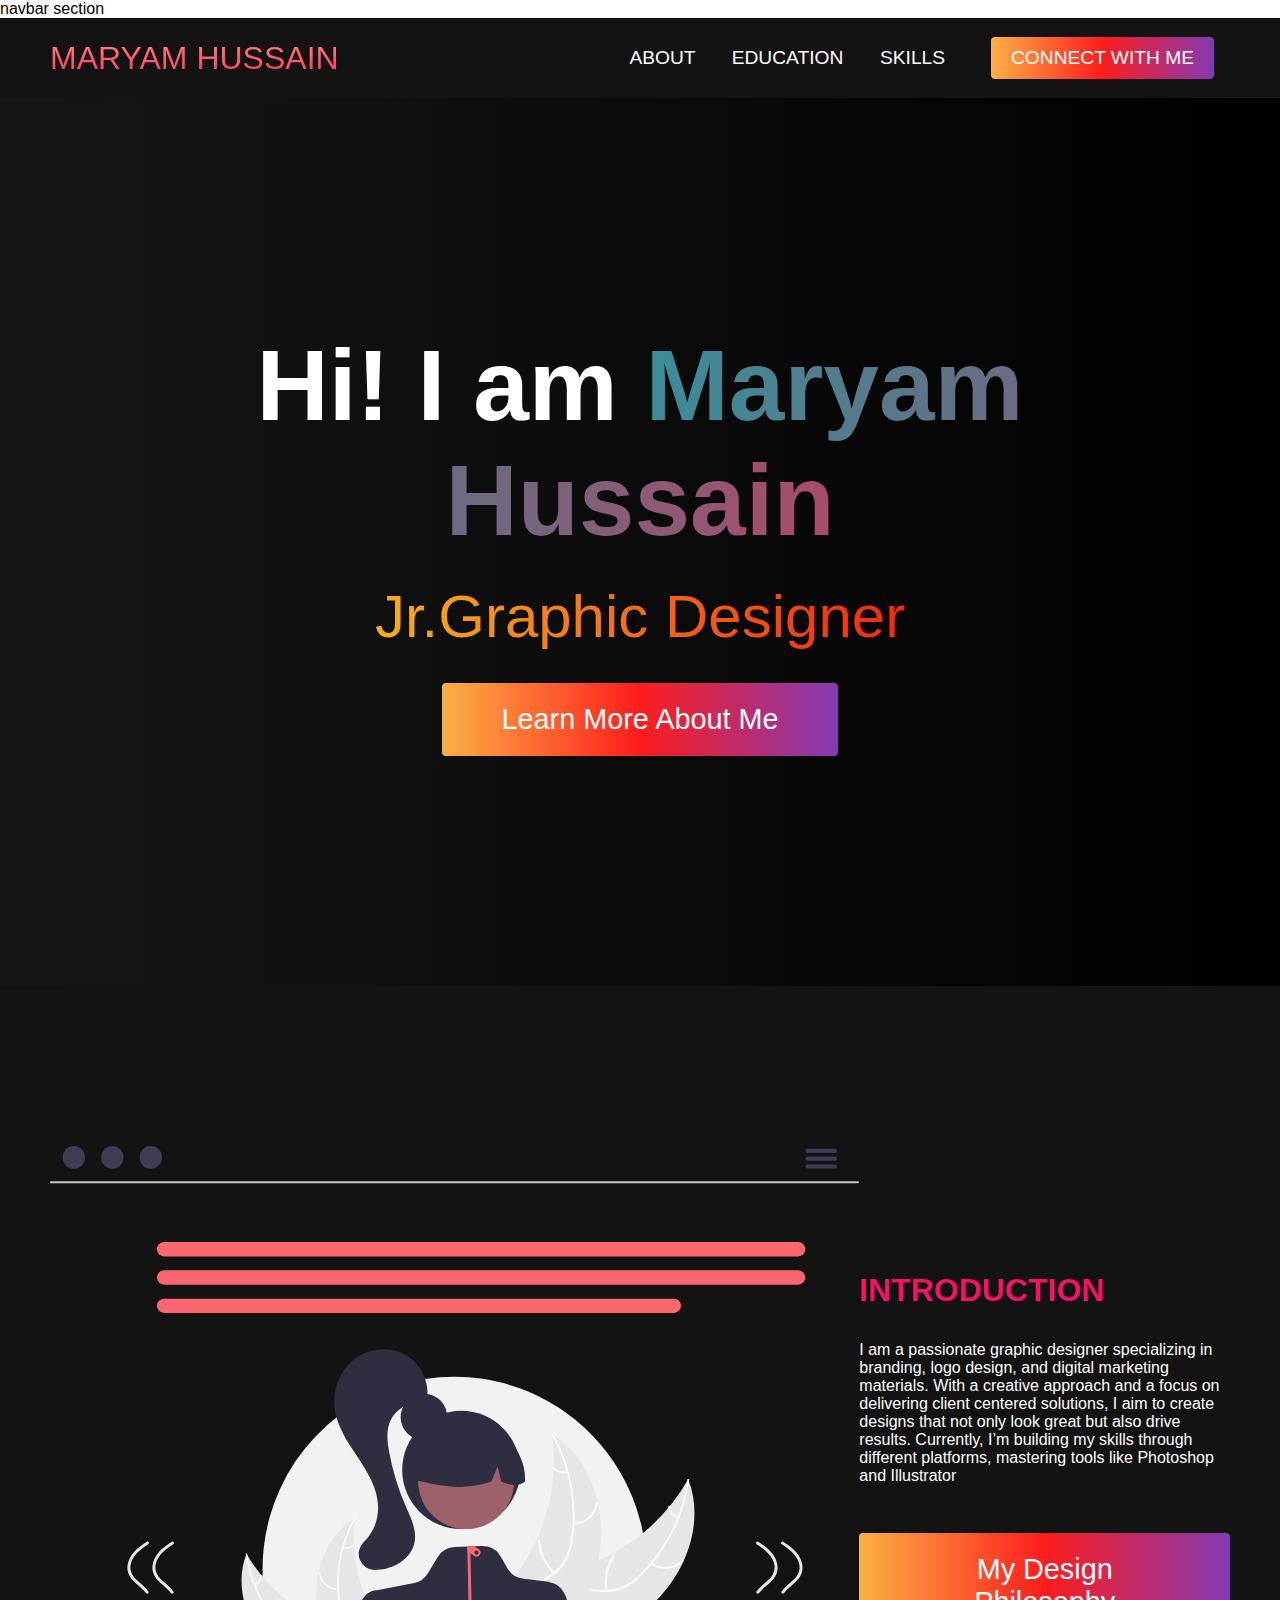
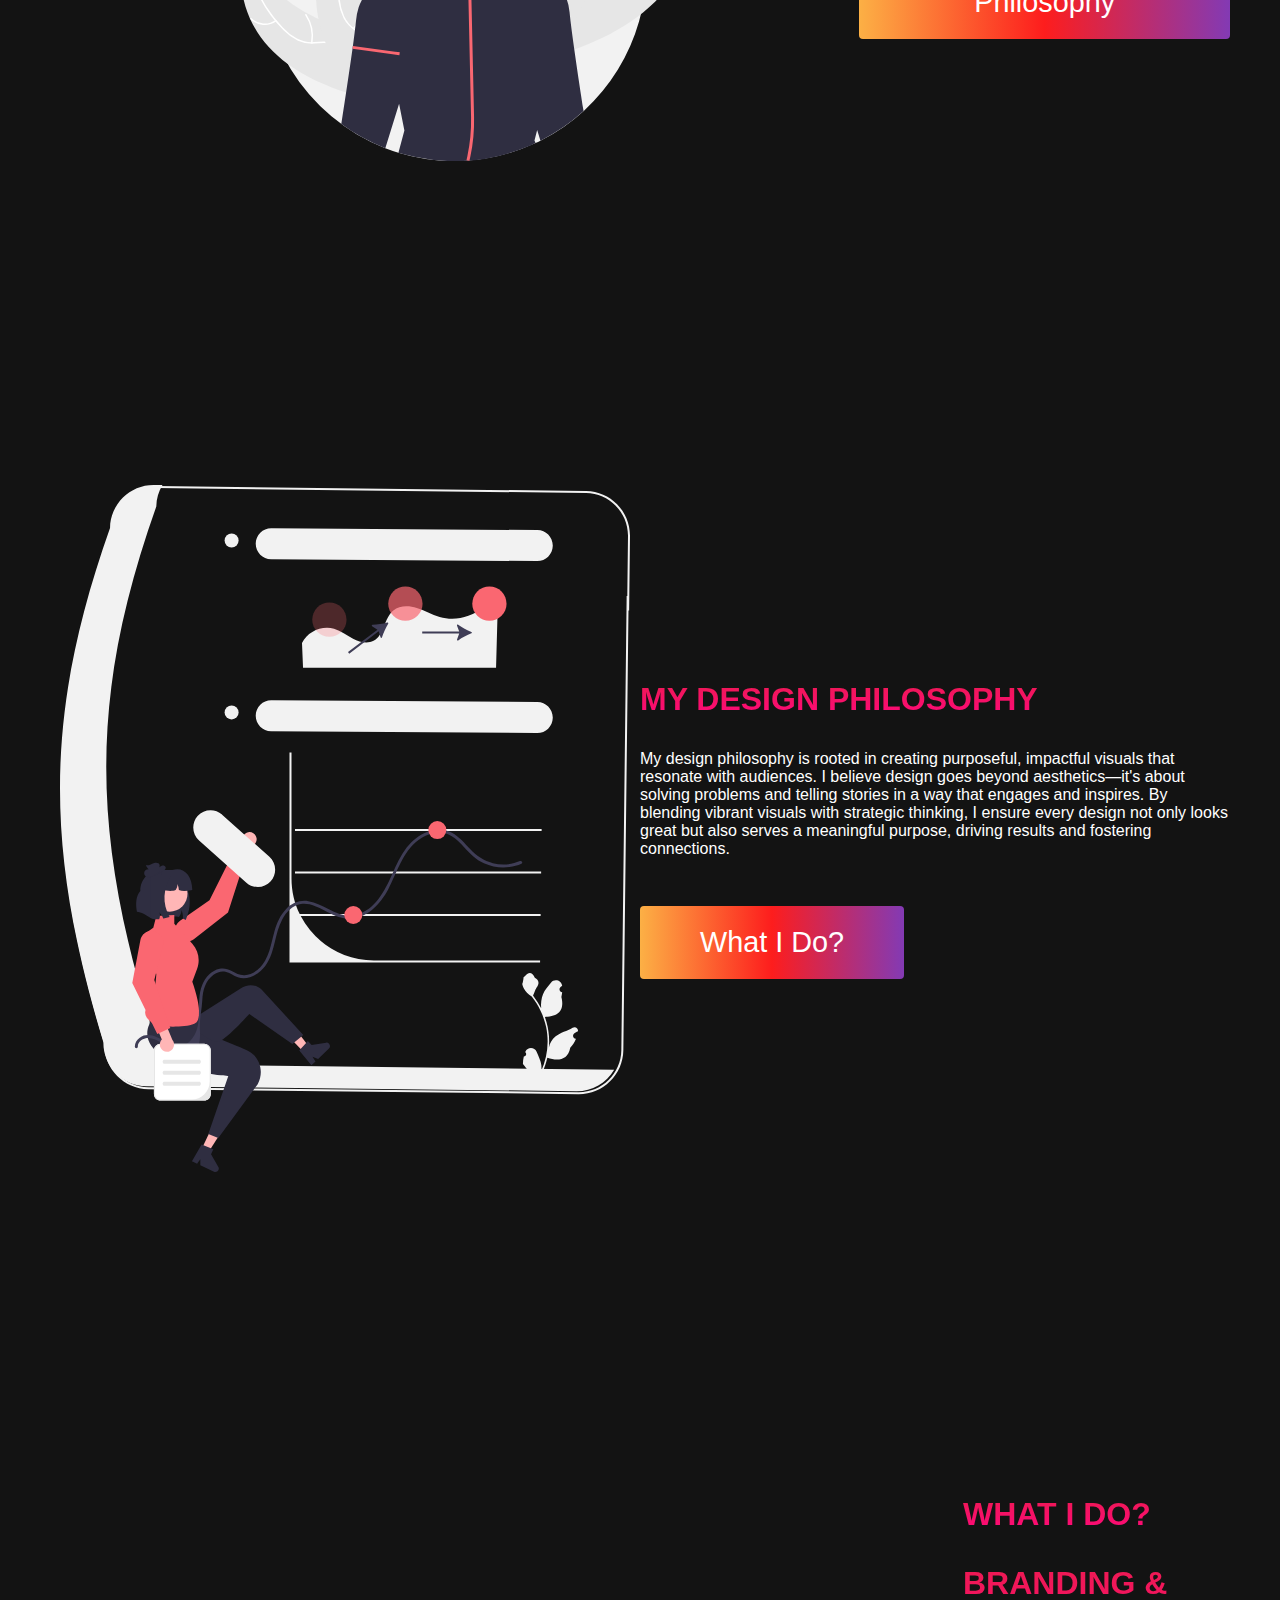
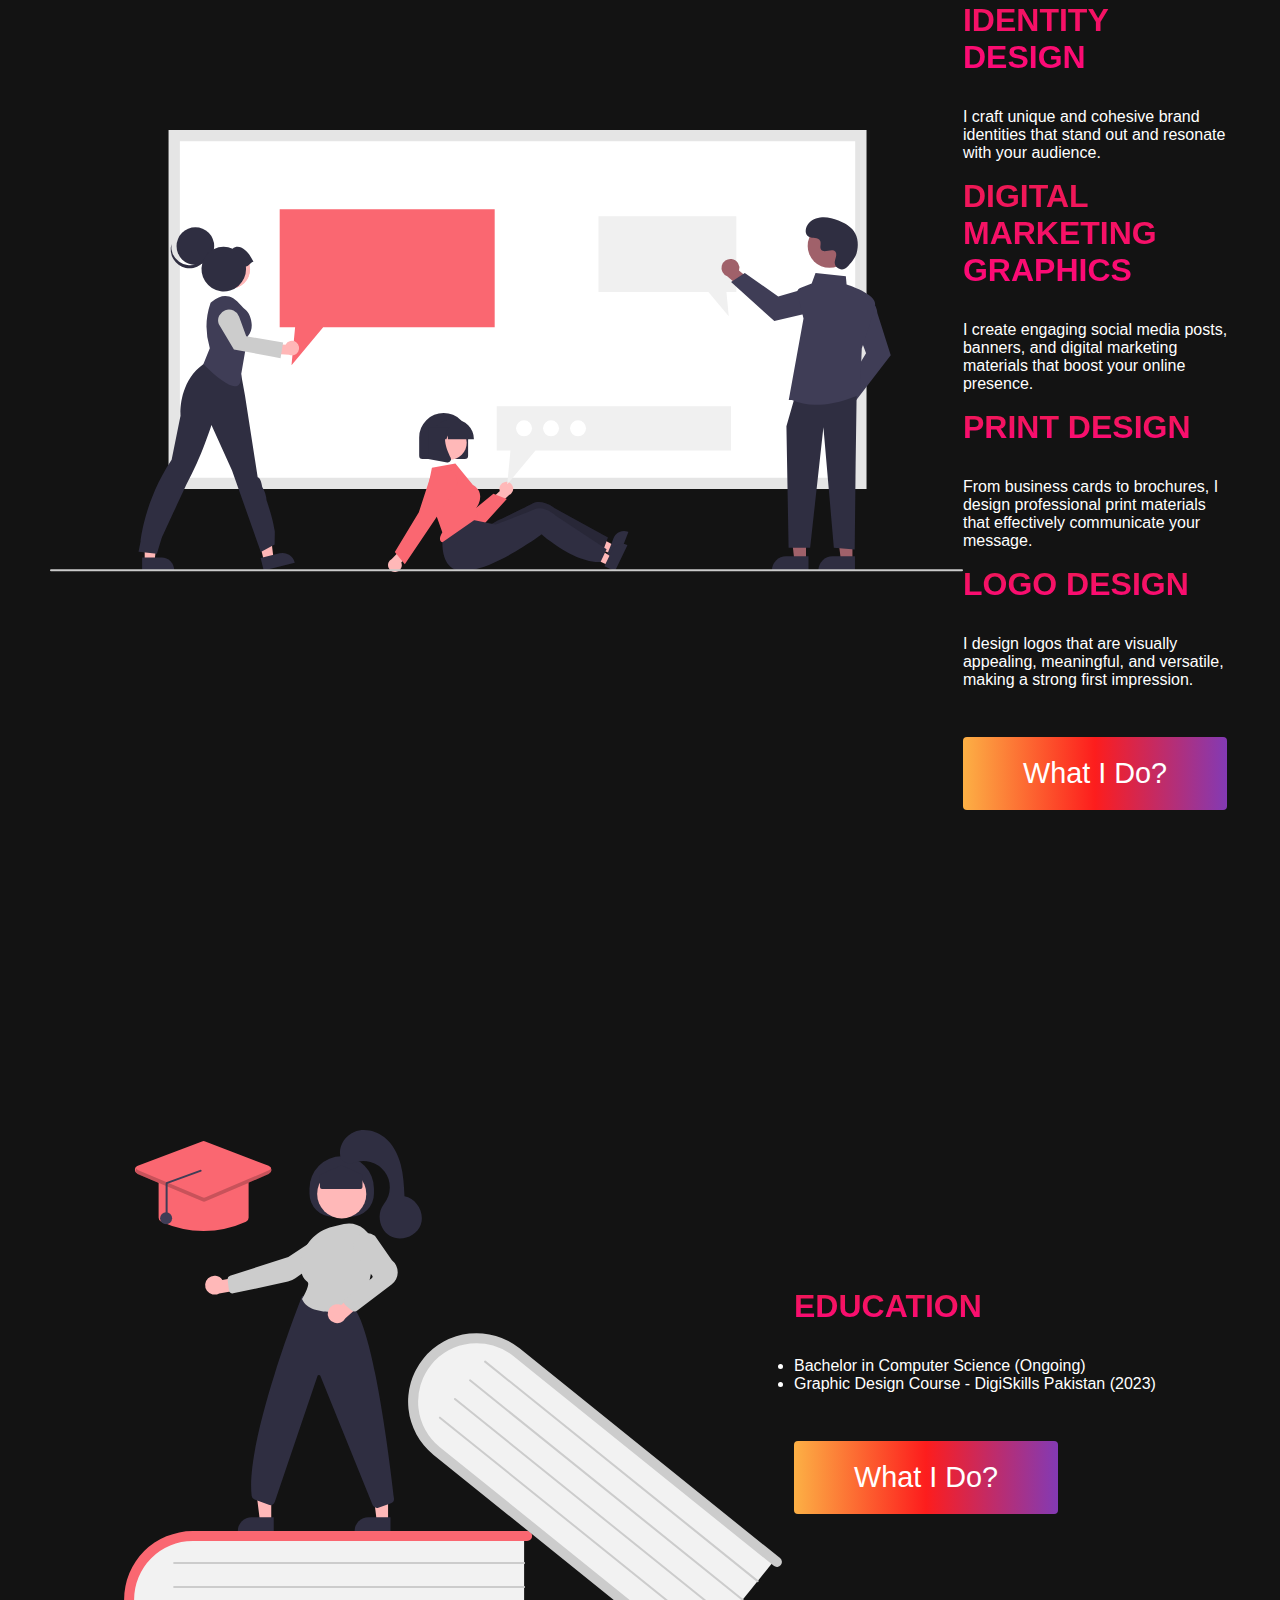
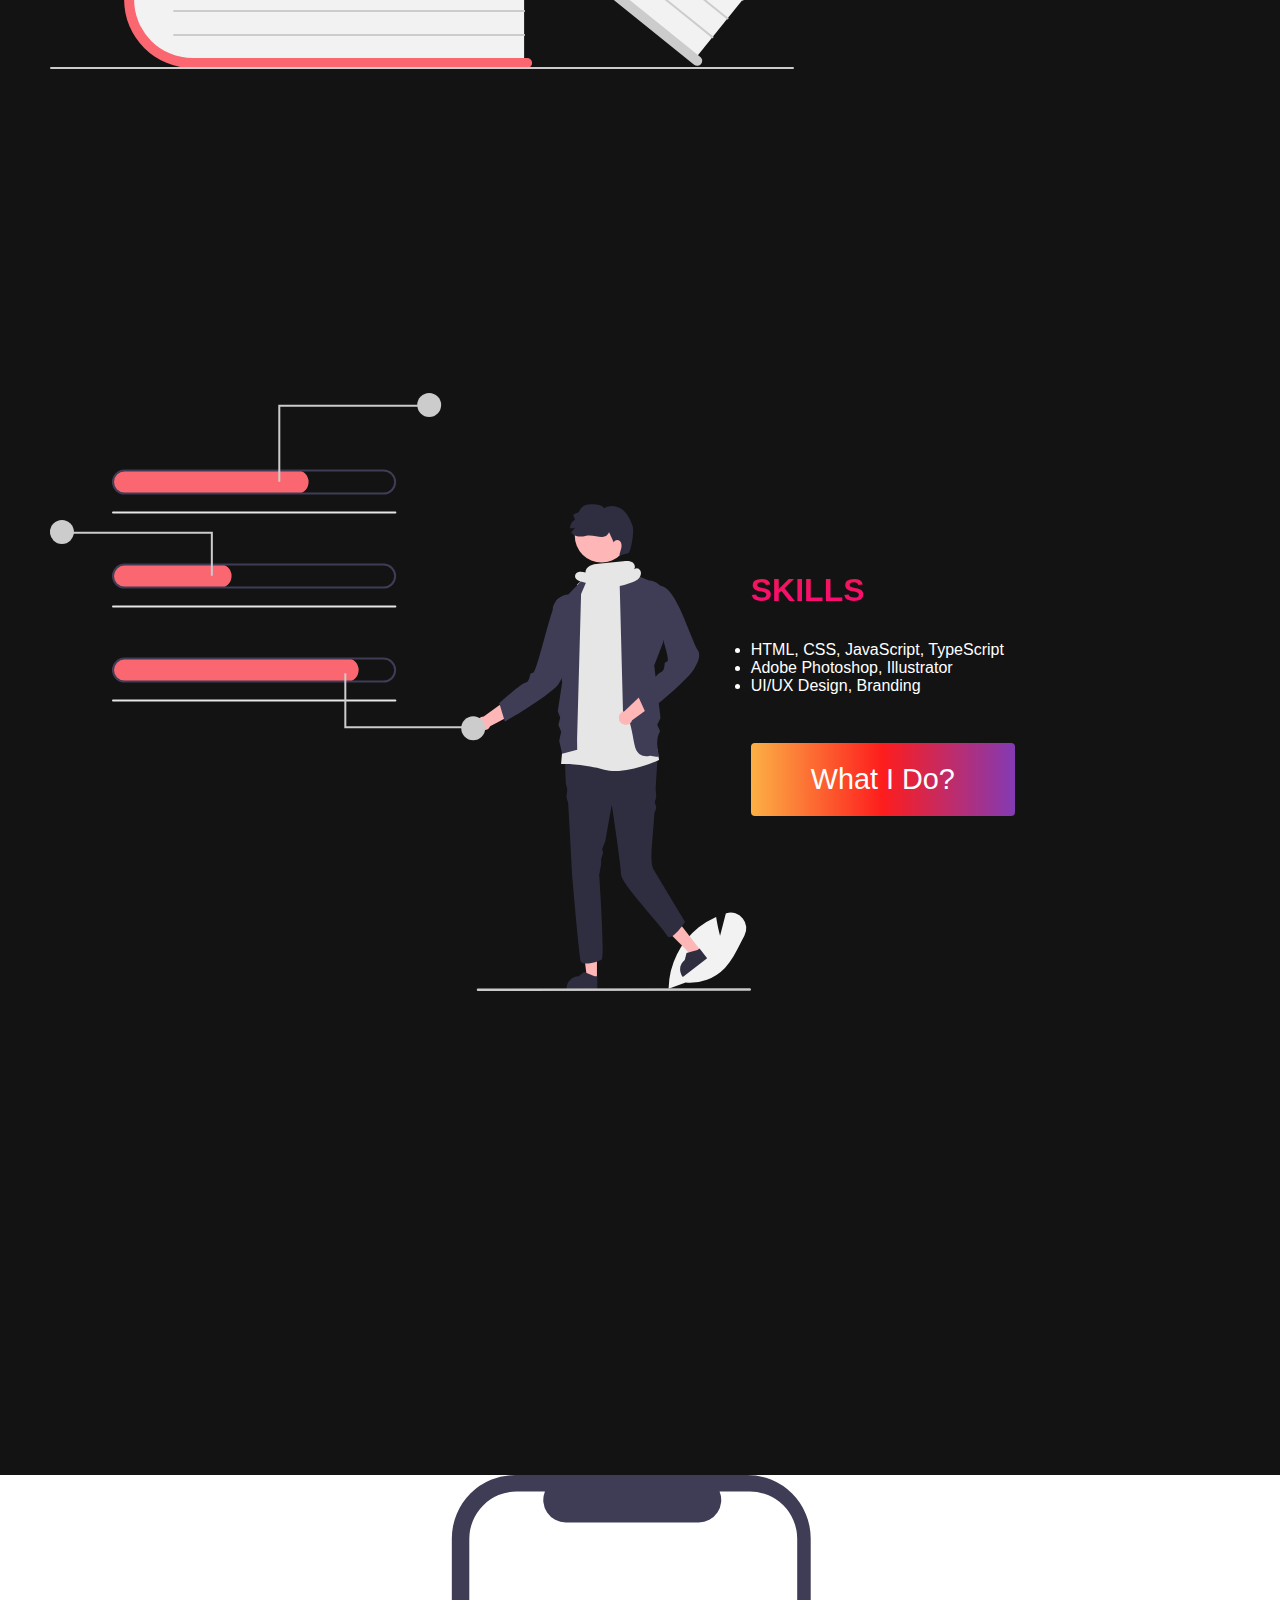
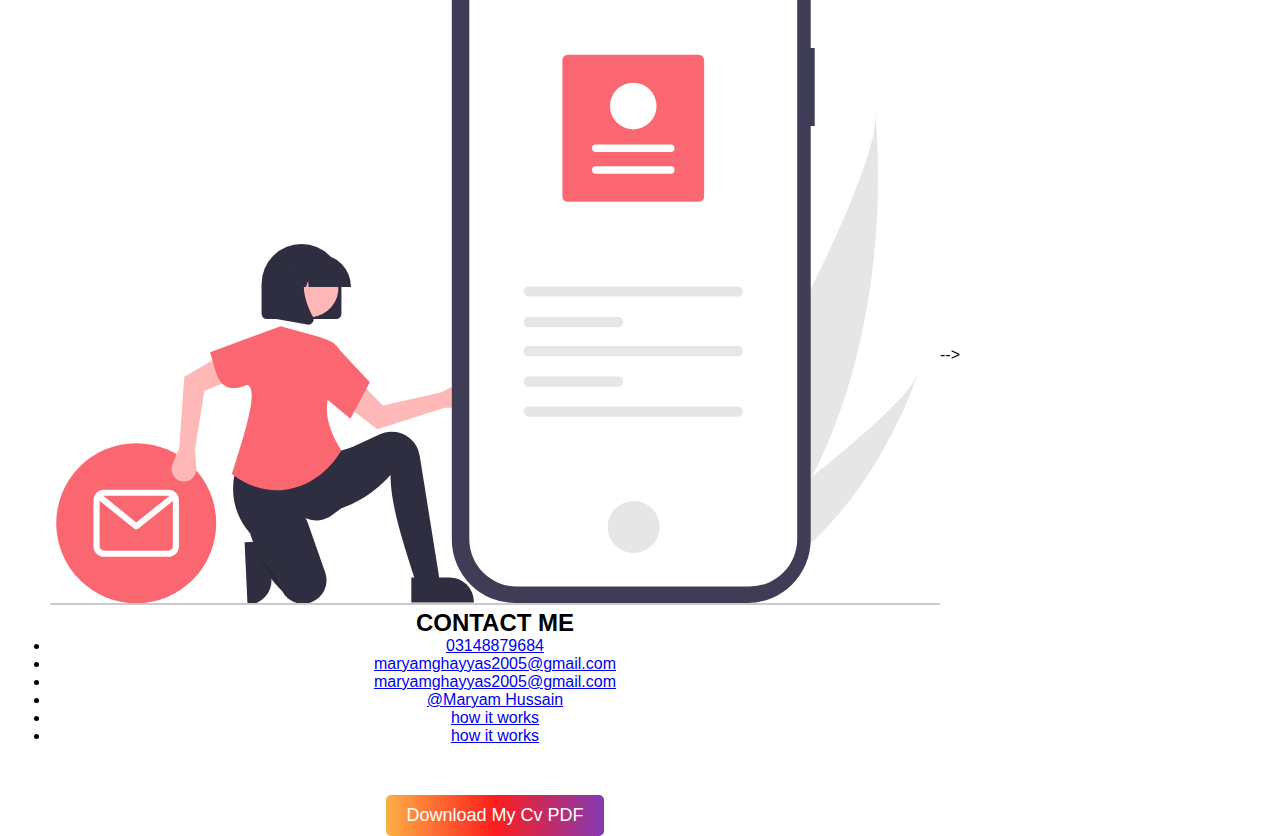
==== index.html @ 7cffead5 "my resume" ====
<!DOCTYPE html>
<html lang="en">
<head>
     <meta charset="UTF-8">
     <meta name="viewport" content="width=device-width, initial-scale=1.0">
     <title>My Resume</title>
     <link rel="stylesheet" href="main.css">
<link rel="stylesheet" href="https://cdnjs.cloudflare.com/ajax/libs/font-awesome/6.6.0/css/all.min.css" integrity="sha512-Kc323vGBEqzTmouAECnVceyQqyqdsSiqLQISBL29aUW4U/M7pSPA/gEUZQqv1cwx4OnYxTxve5UMg5GT6L4JJg==" crossorigin="anonymous" referrerpolicy="no-referrer" />
</head>
<body>
      navbar section
      <nav class="navbar">
          <div class="navbar__container">
               <a href="#home" id="navbar__logo">MARYAM HUSSAIN</a>
               <div class="navbar__toggle" id="mobile-menu">
                    <span class="bar"></span>
                    <span class="bar"></span>
                    <span class="bar"></span>
               </div>
               <ul class="navbar__menu">
                    <li class="navbar__item">
                         <a href="#about" class="navbar__links" id="about-page">ABOUT</a>
                    </li>
                    <li class="navbar__item">
                         <a href="#education" class="navbar__links" id="education-page">EDUCATION</a>
                    </li>
                         <li class="navbar__item">
                              <a href="#skills" class="navbar__links" id="skills-page">SKILLS</a>
                         </li>
                         <li class="navbar__btn">
                              <a href="#connect-with-me" class="button" id="connectwithme">CONNECT WITH ME</a>
                         </li>
               </ul>
          </div>
      </nav>


      <!--hero section-->
      <div class="hero" id="home">
          <div class="hero__container">
               <h1 class="hero__heading">Hi! I am <span>Maryam Hussain</span> </h1>
               <p class="hero__description">Jr.Graphic Designer</p>
               <button class="main__btn">
                    <a href="#about">Learn More About Me</a>
               </button>
          </div>
      </div>

      <!--about section-->
      <div class="main" id="about">
          <div class="main__container">
               <div class="main__img--container">
<img src="assets/undraw_about_me_re_82bv.svg" alt="pic">
                    
               </div>
               <div class="main__content">
                    <h1>Introduction</h1>
                    <!-- <h1>WE HELP BUSSINESSES SCALE</h1> -->
                    <p>I am a passionate graphic designer
                         specializing in branding, logo design, and
                         digital marketing materials. With a creative
                         approach and a focus on delivering client centered solutions, I aim to create designs
                         that not only look great but also drive
                         results. Currently, I’m building my skills
                         through different platforms, mastering tools
                         like Photoshop and Illustrator</p>
                    <button class="main__btn">
                         <a href="#designphilosophy">My Design Philosophy</a>
                    </button>
               </div>
          </div>
      </div>
      <!--design philosophy-->
      <div class="main" id="designphilosophy">
          <div class="main__container">
               <div class="main__img--container">
<img src="assets/undraw_visualization_re_1kag.svg" alt="pic">
                    
               </div>
               <div class="main__content">
                    <h1>My Design Philosophy</h1>
                    <!-- <h1>WE HELP BUSSINESSES SCALE</h1> -->
                    <p>My design philosophy is rooted in creating
                         purposeful, impactful visuals that resonate
                         with audiences. I believe design goes beyond
                         aesthetics—it's about solving problems and
                         telling stories in a way that engages and
                         inspires. By blending vibrant visuals with
                         strategic thinking, I ensure every design not
                         only looks great but also serves a meaningful
                         purpose, driving results and fostering
                         connections.</p>
                    <button class="main__btn">
                         <a href="#whatido">What I Do?</a>
                    </button>
               </div>
          </div>
      </div>
      <!--what i do-->
      <div class="main" id="whatido">
          <div class="main__container">
               <div class="main__img--container">
                    <img src="assets/undraw_development_re_g5hq.svg" alt="">
               </div>
               <div class="main__content">
                    <h1>What I Do?</h1>
                    <h1>Branding & Identity Design</h1>
                    <p>I craft unique and cohesive brand
                         identities that stand out and
                         resonate with your audience.</p>
                         <h1>Digital Marketing Graphics</h1>
                    <p>I create engaging social media
                         posts, banners, and digital marketing
                         materials that boost your online
                         presence.</p>
                         <h1>Print Design</h1>
                    <p>From business cards to brochures, I
                         design professional print materials that
                         effectively communicate your
                         message.</p>
                         <h1>Logo Design</h1>
                         <p>I design logos that are visually
                              appealing, meaningful, and versatile,
                              making a strong first impression.</p>
                    <button class="main__btn">
                         <a href="#">What I Do?</a>
                    </button>
               </div>
          </div>
      </div>
<!--education-->
      <div class="main" id="education">
          <div class="main__container">
               <div class="main__img--container">
                    <img src="assets/undraw_education_f8ru.svg" alt="pic">
               </div>
               <div class="main__content">
                    <!--<h1>What I Do?</h1>-->
                    <h1>education</h1>
                    <p><ul></ul>
                <li>Bachelor in Computer Science (Ongoing)</li>
                <li>Graphic Design Course - DigiSkills Pakistan (2023)</li>
            </ul></p>
                    <button class="main__btn">
                         <a href="#">What I Do?</a>
                    </button>
               </div>
          </div>
      </div>
     

                    
<!--skills-->
      <div class="main" id="skills">
          <div class="main__container">
               <div class="main__img--container">
                    <img src="assets/undraw_percentages_re_a1ao.svg" alt="">
               </div>
               <div class="main__content">
                    <!--<h2>Skills</h2>-->
                    <h1>Skills</h1> 
                    <p><ul></ul>
                <li>HTML, CSS, JavaScript, TypeScript</li>
                <li>Adobe Photoshop, Illustrator</li>
                <li>UI/UX Design, Branding</li>
            </ul></p>
                    <button class="main__btn">
                         <a href="#whatido">What I Do?</a>
                    </button>
               </div>
          </div>
      </div>
<!--footer section-->
<div class="main" id="about"></div>
          <div class="main__container">
               <div class="main__img--container">
<img src="assets/undraw_personal_email_re_4lx7.svg" alt="pic">
                    <div class="footer__container"></div>
<div class="footer__links">
<div class="footer__link__wrapper">
<div class="footer__link__items">
<h2>CONTACT ME</h2>
<p>
<ul>
<li><a href="/">03148879684
</a></li>
<li><a href="/">maryamghayyas2005@gmail.com</a></li></ul>
<li><a href="/">maryamghayyas2005@gmail.com</a></li>
<li><a href="/">@Maryam Hussain</a></li>
<li><a href="/">how it works</a></li>
<li><a href="/">how it works</a></li></ul>
</p>
 <!-- Download Button -->
    <div class="download-container">
     <a href="assets/Maryam Cv.pdf" download="Maryam Cv.pdf" class="download-btn">
         Download My Cv PDF
     </a>
 </div>
</div>
</div>
</div>
</div>
              
      <script src="functionality.js"></script>
</body>
</html>-->
---- main.css ----
*{
     box-sizing: border-box;
     margin: 0;
     padding: 0;
     font-family: 'Kumbh Sans',sans-serif;
     scroll-behavior: smooth;
}

.navbar{
     background: #131313;
     height: 80px;
     display: flex;
     justify-content: center;
     align-items: center;
     font-size: 1.2rem;
     position: sticky;
     top: 0;
     z-index: 999;
}

.navbar__container{
     display: flex;
     justify-content: space-between;
     height: 80px;
     z-index: 1;
     width: 100%;
     max-width: 1300px;
     margin: 0 auto;
     padding: 0 50px;
}

#navbar__logo{
     background-color: #ff8177;
     background-image: linear-gradient(to top,#ff0844 0%,#ffb199 100%);
     background-size: 100%;
     -webkit-background-clip: text;
     background-clip: text;
     -moz-background-clip: text;
     -webkit-text-fill-color: transparent;
     -moz-text-fill-color:transparent;
     display: flex;
     align-items: center;
     cursor: pointer;
     text-decoration: none;
     font-size: 2rem;

}

.navbar__menu{
     display:flex;
     align-items: center;
     list-style:none ;
}

.navbar__item{
     height: 80px;

}

.navbar__links{
     color:#fff ;
     display: flex;
     align-items: center;
     justify-content:center ;
     width: 125px;
     text-decoration: none;
     height: 100%;
     transition: all 0.3s ease;
}

.navbar__btn{
     display: flex;
     justify-content: center;
     align-items:center;
     padding:0 1rem;
     width:100%
}

.button{
     display: flex;
     justify-content: center;
     align-items: center;
     text-decoration: none;
     padding: 10px 20px;
     height:100%; 
     width:100%;
     border: none;
     outline: none;
     border-radius: 4px;
     background:#833ab4 ;
     background: -webkit-linear-gradient(to right,#fcb045,#fd1d1d,#833ab4);
     background: linear-gradient(to right,#fcb045,#fd1d1d,#833ab4);
     color: #fff;
     transition: all0.3s ease;
} 

.navbar__links:hover{
     color:#951afc ;
     transition: all 0.3s ease;

}
@media screen and (max-width:960px) {
     .navbar__container{
          display: flex;
          justify-content: space-between;
          height: 80px;
          width: 100%;
          z-index: 1;
          max-width: 1300px;
          padding: 0;

     }

     .navbar__menu{
          display: grid;
          grid-template-columns: auto;
          margin: 0;
          width: 100%;
          top: -1000px;
          position: absolute;
          opacity:1;
          transition: all 0.3 ease;
          z-index: -1;
          background-color: #3b8d99;
     }

     .navbar__menu.active{
          background-color: #131313;
          top: 100%;
          height: 60vh;
          opacity: 1;
          transition: all 0.3s ease;
          z-index:99;
          font-size: 1.6rem;
     }

     #navbar__logo{
          padding-left: 25px;
     }

     .navbar__toggle .bar{
          width: 25px;
          height: 3px;
          margin: 5px auto;
          background: #fff;
          transition: all 0.3s ease;
     }

     .navbar__item{
          width: 100%;
     }
     .navbar__links{
          text-align: center;
          display: table;
          width: 100%;
          padding: 2rem;

     }

     .navbar__btn{
          padding-bottom: 2rem;
     }

     .button{
          height: 80px;
          display: flex;
          justify-content: center;
          align-items: center;
          width: 80%;
          margin: 0;
     }

     #mobile-menu{
          position: absolute;
          top: 20%;
          right: 5%;
          transform: translate(5%, 20%);

     }
     .navbar__toggle .bar{
          display: block;
          cursor: pointer;
     }

     #mobile-menu.is-active .bar:nth-child(2){
          opacity: 0;

     }

     #mobile-menu.is-active .bar:nth-child(1){
          transform: translateY(8px) rotate(45deg);
          
     }

     #mobile-menu.is-active .bar:nth-child(3){
          transform: translateY(-8px) rotate(-45deg);
          
     }
}


/* herosectio */

.hero{
     background-color: #000000;
     background: linear-gradient(to right,#161616,#000000);
     padding: 200px 0;

}
.hero__container{
     display: flex;
     flex-direction: column;
     justify-content: center;
     align-items: center;
     max-width: 1200px;
     margin: 0 auto;
     height: 90%;
     text-align: center;
     padding: 30px;
}

.hero__heading{
     font-size: 100px;
     margin-bottom: 24px;
     color: #fff;
}

.hero__heading span{
     background: #aa4b6b;  /* fallback for old browsers */
background: -webkit-linear-gradient(to right, #3b8d99, #6b6b83, #aa4b6b);  /* Chrome 10-25, Safari 5.1-6 */
background: linear-gradient(to right, #3b8d99, #6b6b83, #aa4b6b); /* W3C, IE 10+/ Edge, Firefox 16+, Chrome 26+, Opera 12+, Safari 7+ */
background-size: 100%;
-webkit-background-clip: text;
-moz-background-clip:text ;
background-clip: text;
-webkit-text-fill-color: transparent;
-moz-text-fill-color:transparent;
}

.hero__description{
     font-size: 60px;
     background: #f12711;  /* fallback for old browsers */
background: -webkit-linear-gradient(to right, #f5af19, #f12711);  /* Chrome 10-25, Safari 5.1-6 */
background: linear-gradient(to right, #f5af19, #f12711); /* W3C, IE 10+/ Edge, Firefox 16+, Chrome 26+, Opera 12+, Safari 7+ */
background-size: 100%;
-webkit-background-clip: text;
-moz-background-clip:text ;
background-clip: text;
-webkit-text-fill-color: transparent;
-moz-text-fill-color:transparent;
}
.highlight{
     border-bottom: 4px solid rgb(132, 0, 255) ;
}

@media screen and (max-width:768px){
     .hero__heading{
          font-size:60px ;
     }
     .hero__description{
          font-size: 40px;
     }
}

/* about section */
.main{
     background-color:#131313;
     padding:10rem  0;

}

.main__container{
     display: grid;
     grid-template-columns: 1fr 1fr;
     align-items: center;
     justify-content: center;
     margin: 0 auto;
     height: 90%;
     z-index: 1;
     width: 100%;
     max-width: 1300px;
     padding: 0 50px;
}

.main__content
{
     color: #fff;
width: 100%;
text-decoration: none;
}

.main__content h1{
text-decoration: none;
     background-color: #fe3b6f;
     background-image: linear-gradient(to top,#ff087b 0%,#ed1a52 100%);
     background-size: 100%;
     -webkit-background-clip: text;
     background-clip: text;
     -moz-background-clip: text;
     -webkit-text-fill-color: transparent;
     -moz-text-fill-color:transparent;
     text-transform: uppercase;
     display: flex;
     align-items: center;
     cursor: pointer;
     text-decoration: none;
     font-size: 2rem;
     margin-bottom: 32px;

}

.main__content h2{
     font-size: 1rem;
     font-size: 100px;
     background: #ff8177;  /* fallback for old browsers */
background: -webkit-linear-gradient(to right, #f5af19, #f12711);  /* Chrome 10-25, Safari 5.1-6 */
background: linear-gradient(to right, #9114ff, #f12711); /* W3C, IE 10+/ Edge, Firefox 16+, Chrome 26+, Opera 12+, Safari 7+ */
/* background-size: 100%;
-webkit-background-clip: text;
-moz-background-clip:text ;
background-clip: text;
-webkit-text-fill-color: transparent;
-moz-text-fill-color:transparent; */
}

.main__content p{
     margin-top: 1rem;
     font-size: 1rem;
     font-weight: 200;
     margin-bottom: 1rem;
     
}

.main__btn{
     font-size: 1.8rem;
     background:#833ab4 ;
     background: -webkit-linear-gradient(to right,#fcb045,#fd1d1d,#833ab4);
     background: linear-gradient(to right,#fcb045,#fd1d1d,#833ab4);
     padding: 20px 60px;
     border: none;
     border-radius: 4px;
     margin-top: 2rem;
     cursor: pointer;
     color: #fff;
     position: relative;
     transition: all 0.3s ease;
     outline: none;
}

.main__btn a{
     position: relative;
     z-index: 2;
     color: #fff;
     text-decoration: none;
}

.main__btn:after{
     position: absolute;
     content:"";
     top: 0;
     left: 0;
     width: 0;
     height: 100%;
     border-radius: 4;
     background: #ff1ead;
     transition: all 0.3s ease;

}

.main__btn:hover{
     color: #fff;

}

.main__btn:hover:after{
     width: 100%;
}

.main__img--container{
     text-align: center;

}
#main__img{
width: 80%;
height: 80%;
}
/*.main__img--card{
     margin: 10px;
     height:500px ;
     width: 500px;
     border-radius: 4px;
     display: flex;
     flex-direction: column;
     justify-content: center;
     color: #fff;
     background-image: linear-gradient(to right,#00dbde 0%,#fc00ff 100%);
}

#card-2{
     background: #3E5151;  /* fallback for old browsers */
/*background: -webkit-linear-gradient(to right, #DECBA4, #3E5151);  /* Chrome 10-25, Safari 5.1-6 */
/*background: linear-gradient(to right, #DECBA4, #3E5151); W3C, IE 10+/ Edge, Firefox 16+, Chrome 26+, Opera 12+, Safari 7+*/



/* mobileresponsive */
@media screen and(max-width:1100px) {
     .main__container{
          display: grid;
          grid-template-columns: auto;
          align-items: center;
          justify-content: center;
          width: 100%;
          margin: 0 auto;
          height: 90%;
     }
     /*.main__img--container{
          display: flex;
          justify-content: center;

     }*/
     /*.main__img--card{
          height: 425px;
          width: 425px;
     }*/
     .main__content{
          text-align: center;
          margin-bottom: 4rem;
     }
     .main__content h1{
          font-size: 2.5rem;
          margin-top: 2rem;
     }
     .main__content h2{
          font-size: 3rem;
          }
          .main__content p{
               margin-top: 1rem;
               font-size: 1.5rem;
          }
}
@media screen and(max-width:480px) {
     /*.main__img--card{
          height: 250px;
          width: 250px;
     }*/
#main__img{
width: 10%;
height: 10%;}

     /*.main__content{
          text-align: center;
          margin-bottom: 4rem;
     }*/
     .main__content h1{
          font-size: 2rem;
          margin-top: 3rem;
     }
     .main__content h2{
          font-size: 2rem;
          }
          .main__content p{
               margin-top: 2rem;
               }
               .main__btn{
                    margin: 2,5rem 0;
                    padding:12px 32px;
               }
}


.download-container {
     text-align: center;
     margin-top: 50px;
 }
 
 .download-btn {
     display: inline-block;
     padding: 10px 20px;
     font-size: 18px;
     color: white;
     background-color: #833ab4;
     background: linear-gradient(to right, #fcb045, #fd1d1d, #833ab4);
     text-decoration: none;
     border-radius: 5px;
     transition: background-color 0.3s ease;
 }
 
 .download-btn:hover {
     background-color: #6f32a8;
 }
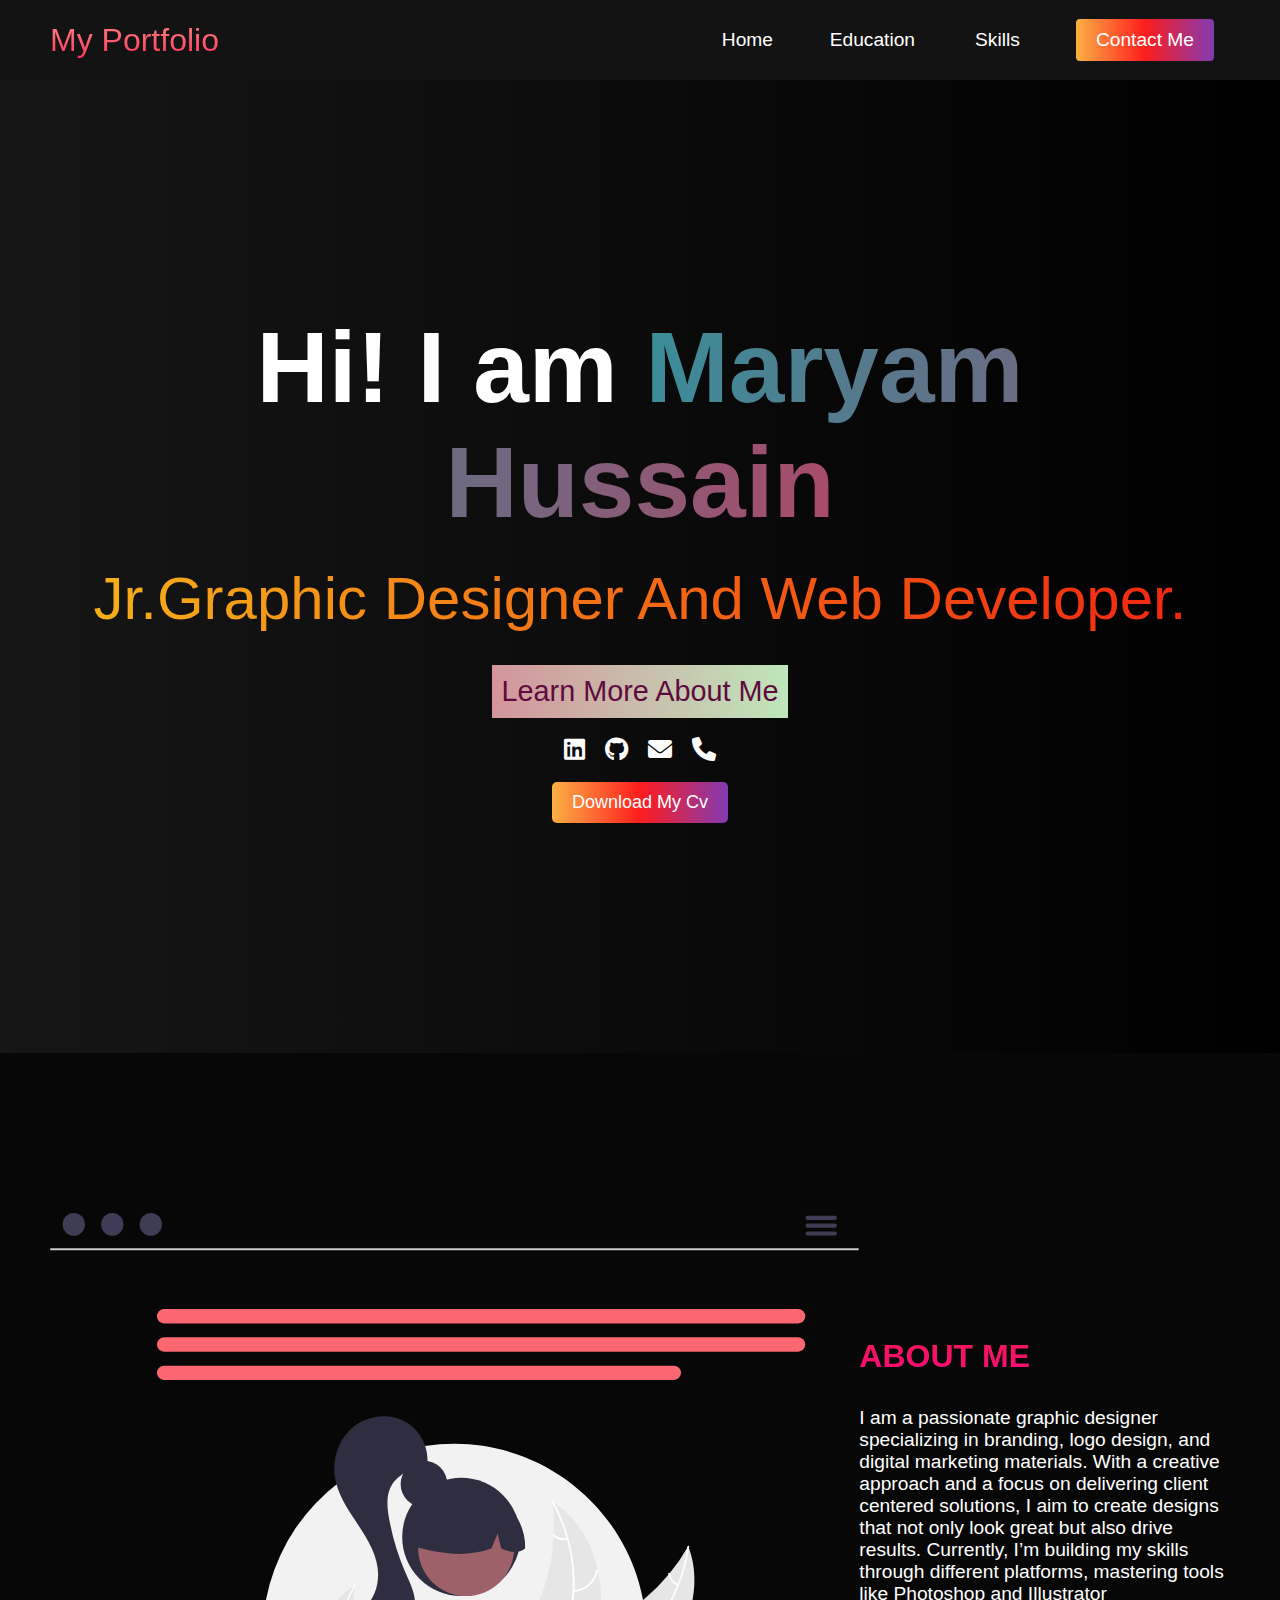
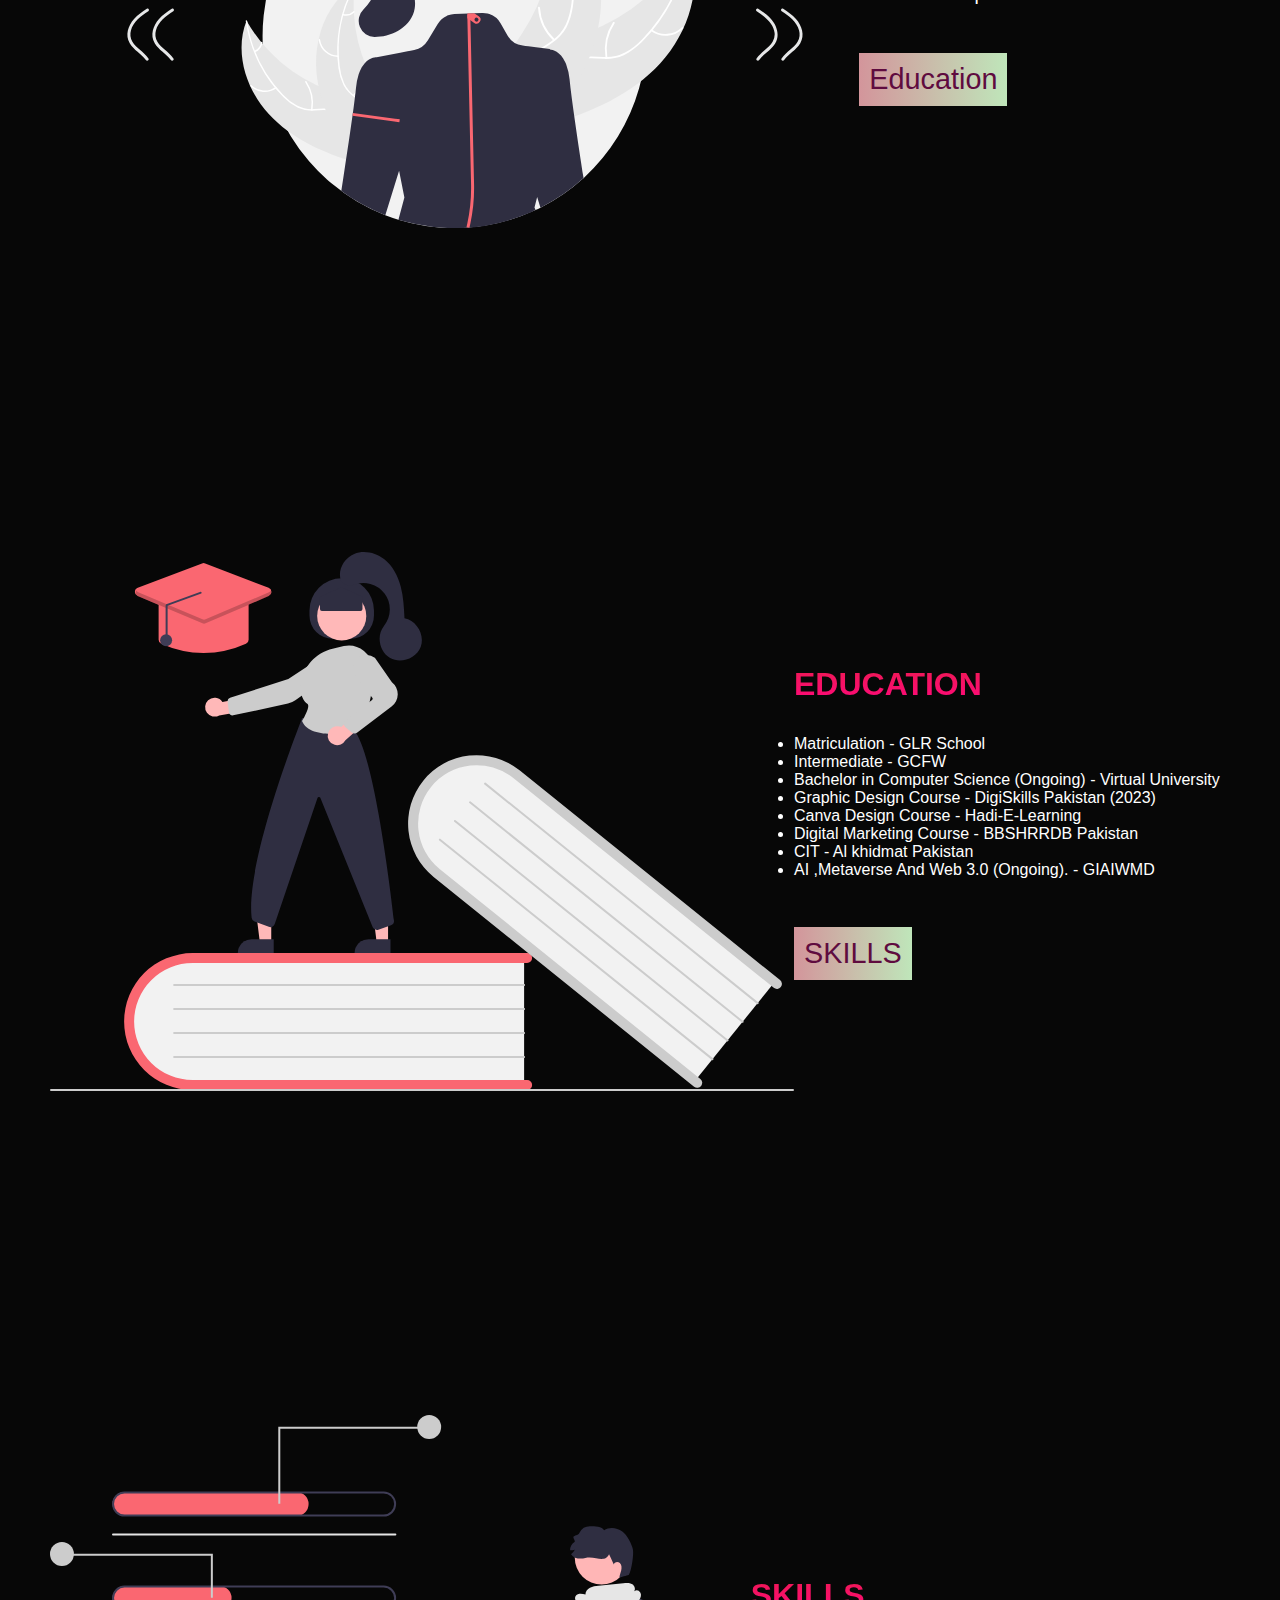
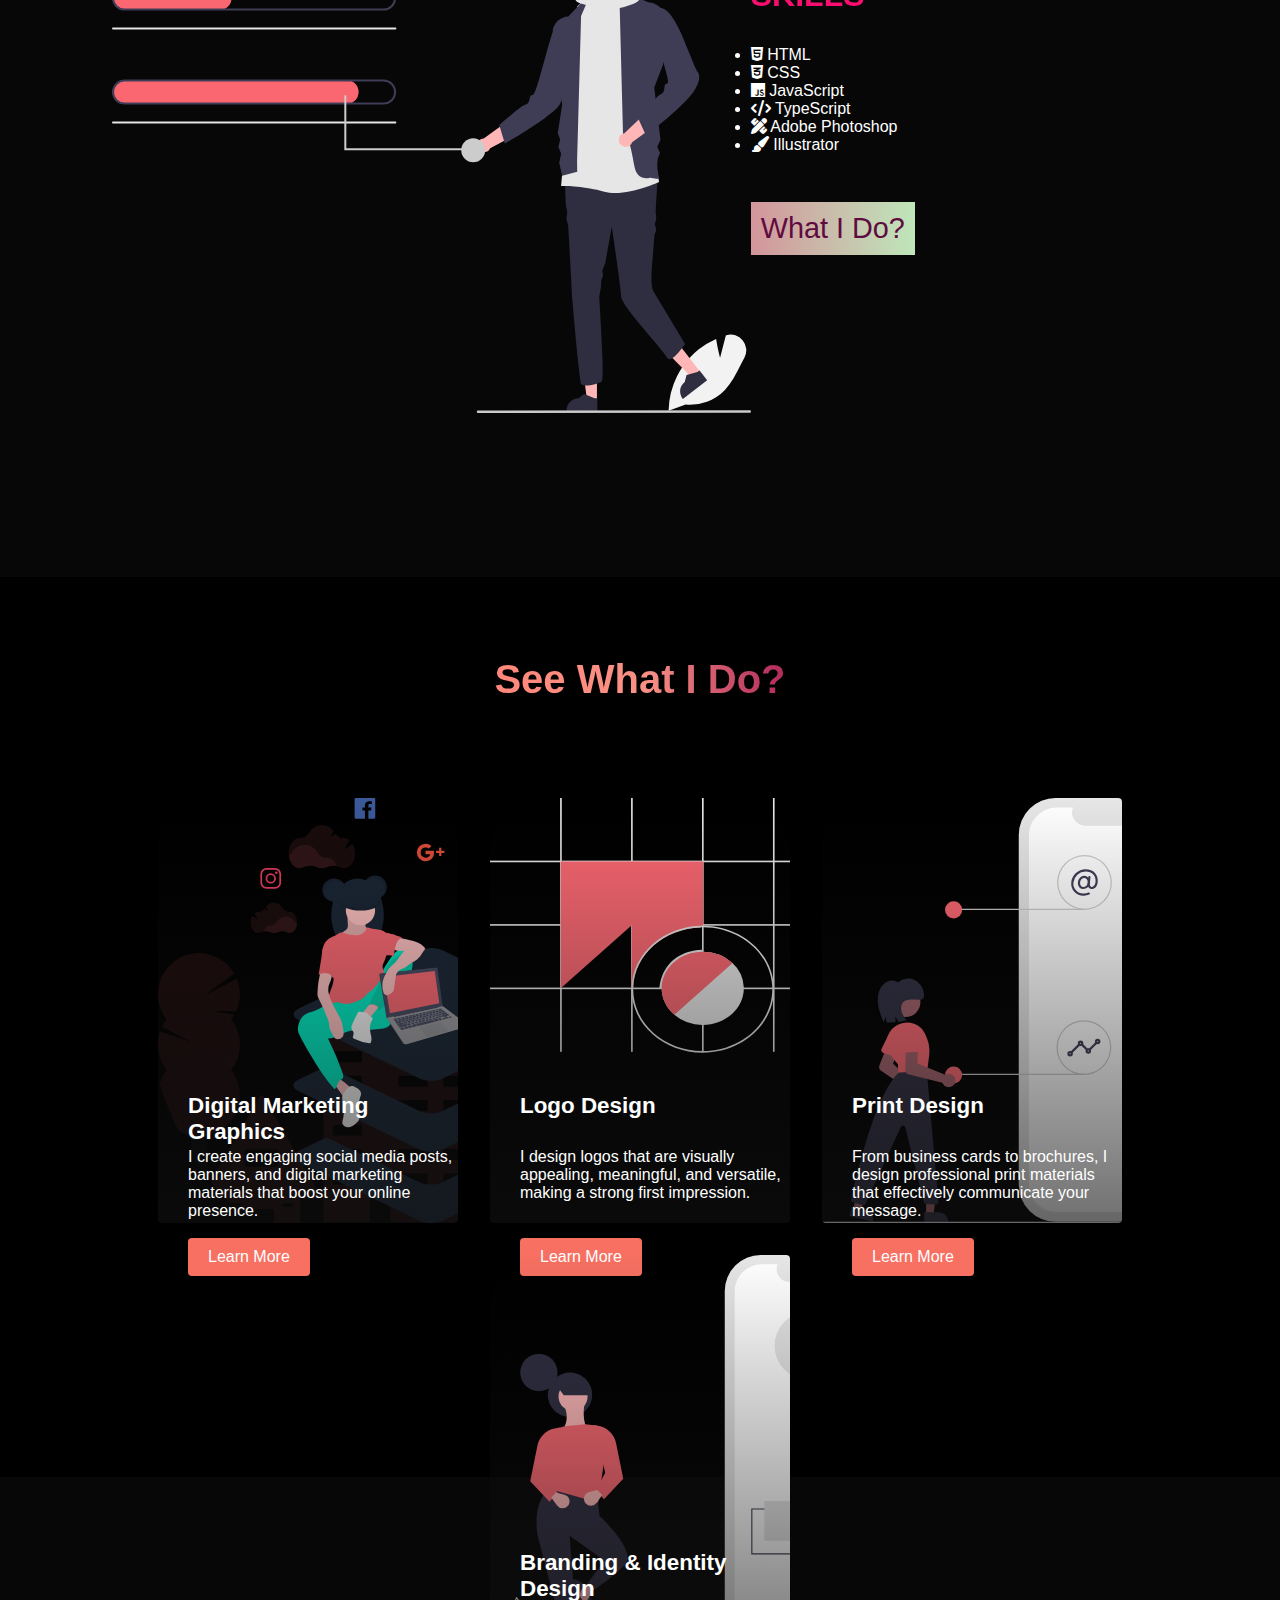
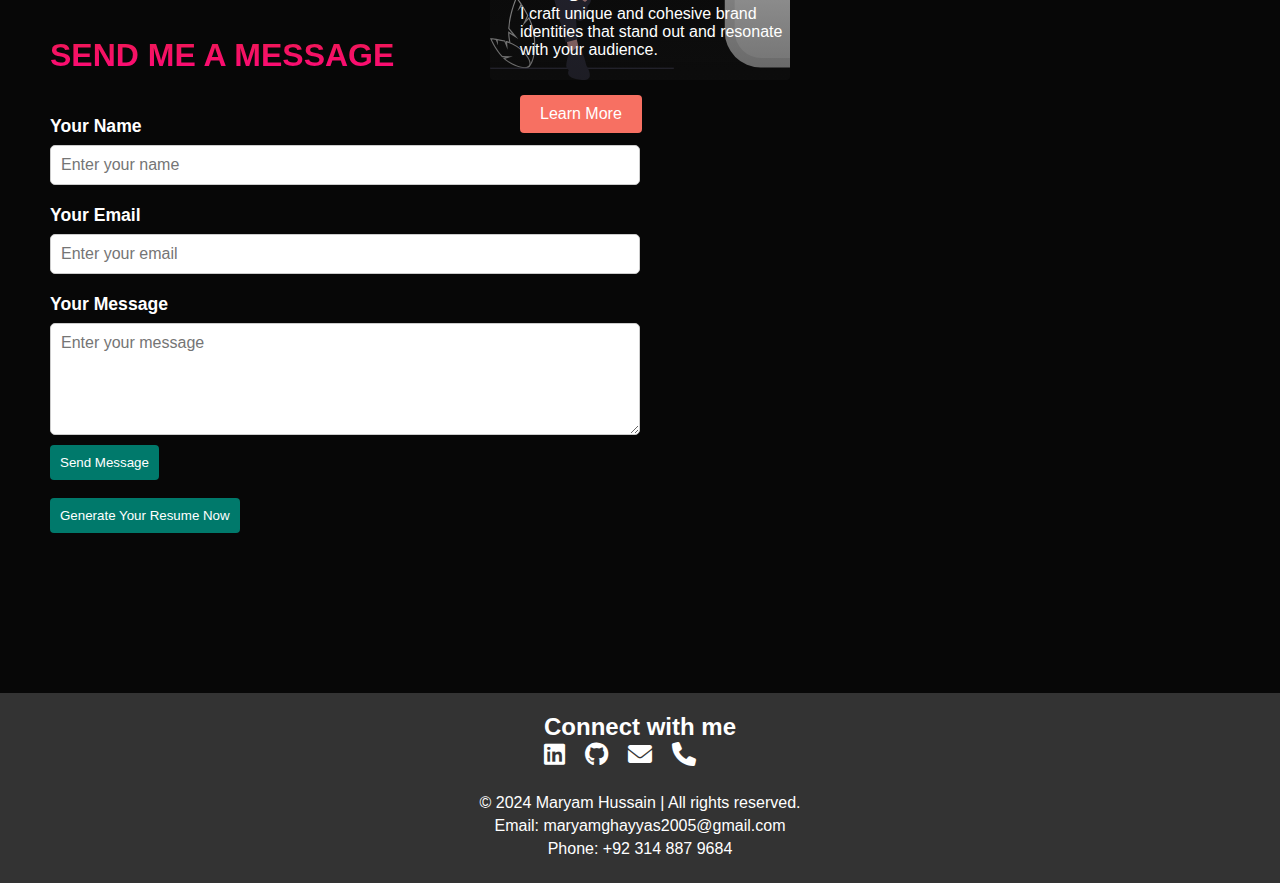
==== commit b1e6f454: "updated the git" ====
--- a/index.html
+++ b/index.html
@@ -6,12 +6,13 @@
      <title>My Resume</title>
      <link rel="stylesheet" href="main.css">
 <link rel="stylesheet" href="https://cdnjs.cloudflare.com/ajax/libs/font-awesome/6.6.0/css/all.min.css" integrity="sha512-Kc323vGBEqzTmouAECnVceyQqyqdsSiqLQISBL29aUW4U/M7pSPA/gEUZQqv1cwx4OnYxTxve5UMg5GT6L4JJg==" crossorigin="anonymous" referrerpolicy="no-referrer" />
+ <link rel="stylesheet" href="https://cdnjs.cloudflare.com/ajax/libs/font-awesome/6.0.0-beta3/css/all.min.css">
+</head>
 </head>
 <body>
-      navbar section
       <nav class="navbar">
           <div class="navbar__container">
-               <a href="#home" id="navbar__logo">MARYAM HUSSAIN</a>
+               <a href="#home" id="navbar__logo">My Portfolio</a>
                <div class="navbar__toggle" id="mobile-menu">
                     <span class="bar"></span>
                     <span class="bar"></span>
@@ -19,16 +20,18 @@
                </div>
                <ul class="navbar__menu">
                     <li class="navbar__item">
-                         <a href="#about" class="navbar__links" id="about-page">ABOUT</a>
-                    </li>
+<a href="#home" id="home-page" class="navbar__links">Home</a>
+</li>
+<li class="navbar__item">
                     <li class="navbar__item">
-                         <a href="#education" class="navbar__links" id="education-page">EDUCATION</a>
+                         <a href="#education" class="navbar__links" id="education-page">Education</a>
                     </li>
                          <li class="navbar__item">
-                              <a href="#skills" class="navbar__links" id="skills-page">SKILLS</a>
+                              <a href="#skills" class="navbar__links" id="skills-page">Skills</a>
                          </li>
+
                          <li class="navbar__btn">
-                              <a href="#connect-with-me" class="button" id="connectwithme">CONNECT WITH ME</a>
+                              <a href="#contact" class="button" id="connectwithme">Contact Me</a>
                          </li>
                </ul>
           </div>
@@ -39,12 +42,29 @@
       <div class="hero" id="home">
           <div class="hero__container">
                <h1 class="hero__heading">Hi! I am <span>Maryam Hussain</span> </h1>
-               <p class="hero__description">Jr.Graphic Designer</p>
+               <p class="hero__description">Jr.Graphic Designer And Web Developer.</p>
                <button class="main__btn">
                     <a href="#about">Learn More About Me</a>
                </button>
-          </div>
-      </div>
+
+<br>
+<div class="footer__socials">
+           
+            <ul class="footer__social-links">
+                <li><a href="https://www.linkedin.com/in/maryam-hussain" target="_blank"><i class="fab fa-linkedin"></i></a></li>
+                <li><a href="https://github.com/maryamhussain" target="_blank"><i class="fab fa-github"></i></a></li>
+                <li><a href="mailto:maryamghayyas2005@gmail.com"><i class="fas fa-envelope"></i></a></li>
+                <li><a href="tel:+923148879684"><i class="fas fa-phone"></i></a></li>
+            </ul>
+        </div>
+
+<br>
+                    <a href="assets/Maryam Cv.pdf" download="Maryam Cv.pdf" class="download-btn">Download My Cv</a>
+               
+          </div>
+      </div>
+
+ </div>
 
       <!--about section-->
       <div class="main" id="about">
@@ -54,7 +74,7 @@
                     
                </div>
                <div class="main__content">
-                    <h1>Introduction</h1>
+                    <h1>About Me</h1>
                     <!-- <h1>WE HELP BUSSINESSES SCALE</h1> -->
                     <p>I am a passionate graphic designer
                          specializing in branding, logo design, and
@@ -65,91 +85,40 @@
                          through different platforms, mastering tools
                          like Photoshop and Illustrator</p>
                     <button class="main__btn">
-                         <a href="#designphilosophy">My Design Philosophy</a>
+                         <a href="#education">Education</a>
                     </button>
                </div>
           </div>
       </div>
-      <!--design philosophy-->
-      <div class="main" id="designphilosophy">
-          <div class="main__container">
-               <div class="main__img--container">
-<img src="assets/undraw_visualization_re_1kag.svg" alt="pic">
-                    
-               </div>
-               <div class="main__content">
-                    <h1>My Design Philosophy</h1>
-                    <!-- <h1>WE HELP BUSSINESSES SCALE</h1> -->
-                    <p>My design philosophy is rooted in creating
-                         purposeful, impactful visuals that resonate
-                         with audiences. I believe design goes beyond
-                         aesthetics—it's about solving problems and
-                         telling stories in a way that engages and
-                         inspires. By blending vibrant visuals with
-                         strategic thinking, I ensure every design not
-                         only looks great but also serves a meaningful
-                         purpose, driving results and fostering
-                         connections.</p>
-                    <button class="main__btn">
-                         <a href="#whatido">What I Do?</a>
-                    </button>
-               </div>
-          </div>
-      </div>
-      <!--what i do-->
-      <div class="main" id="whatido">
-          <div class="main__container">
-               <div class="main__img--container">
-                    <img src="assets/undraw_development_re_g5hq.svg" alt="">
-               </div>
-               <div class="main__content">
-                    <h1>What I Do?</h1>
-                    <h1>Branding & Identity Design</h1>
-                    <p>I craft unique and cohesive brand
-                         identities that stand out and
-                         resonate with your audience.</p>
-                         <h1>Digital Marketing Graphics</h1>
-                    <p>I create engaging social media
-                         posts, banners, and digital marketing
-                         materials that boost your online
-                         presence.</p>
-                         <h1>Print Design</h1>
-                    <p>From business cards to brochures, I
-                         design professional print materials that
-                         effectively communicate your
-                         message.</p>
-                         <h1>Logo Design</h1>
-                         <p>I design logos that are visually
-                              appealing, meaningful, and versatile,
-                              making a strong first impression.</p>
-                    <button class="main__btn">
-                         <a href="#">What I Do?</a>
-                    </button>
-               </div>
-          </div>
-      </div>
+
 <!--education-->
+
       <div class="main" id="education">
           <div class="main__container">
                <div class="main__img--container">
                     <img src="assets/undraw_education_f8ru.svg" alt="pic">
                </div>
                <div class="main__content">
-                    <!--<h1>What I Do?</h1>-->
+                    
                     <h1>education</h1>
-                    <p><ul></ul>
-                <li>Bachelor in Computer Science (Ongoing)</li>
+                    <p><ul>
+<li>Matriculation - GLR School </li>
+<li>Intermediate - GCFW</li>
+                <li>Bachelor in Computer Science (Ongoing) - Virtual University</li>
                 <li>Graphic Design Course - DigiSkills Pakistan (2023)</li>
+<li>Canva Design Course - Hadi-E-Learning</li>
+<li>Digital Marketing Course - BBSHRRDB Pakistan </li>
+<li>CIT - Al khidmat Pakistan</li>
+<li>AI ,Metaverse And Web 3.0 (Ongoing).
+ - GIAIWMD</li>
             </ul></p>
                     <button class="main__btn">
-                         <a href="#">What I Do?</a>
+                         <a href="#skills">SKILLS</a>
                     </button>
                </div>
           </div>
       </div>
-     
-
-                    
+
 <!--skills-->
       <div class="main" id="skills">
           <div class="main__container">
@@ -160,9 +129,14 @@
                     <!--<h2>Skills</h2>-->
                     <h1>Skills</h1> 
                     <p><ul></ul>
-                <li>HTML, CSS, JavaScript, TypeScript</li>
-                <li>Adobe Photoshop, Illustrator</li>
-                <li>UI/UX Design, Branding</li>
+                <li><i class="fab fa-html5"></i> HTML</li>
+                <li><i class="fab fa-css3-alt"></i> CSS</li>
+                <li><i class="fab fa-js"></i> JavaScript</li>
+                <li><i class="fas fa-code"></i> TypeScript</li>
+                <li><i class="fas fa-pencil-ruler"></i> Adobe Photoshop</li>
+                <li><i class="fas fa-paint-brush"></i> Illustrator</li>
+
+                
             </ul></p>
                     <button class="main__btn">
                          <a href="#whatido">What I Do?</a>
@@ -170,38 +144,93 @@
                </div>
           </div>
       </div>
-<!--footer section-->
-<div class="main" id="about"></div>
-          <div class="main__container">
-               <div class="main__img--container">
-<img src="assets/undraw_personal_email_re_4lx7.svg" alt="pic">
-                    <div class="footer__container"></div>
-<div class="footer__links">
-<div class="footer__link__wrapper">
-<div class="footer__link__items">
-<h2>CONTACT ME</h2>
-<p>
-<ul>
-<li><a href="/">03148879684
-</a></li>
-<li><a href="/">maryamghayyas2005@gmail.com</a></li></ul>
-<li><a href="/">maryamghayyas2005@gmail.com</a></li>
-<li><a href="/">@Maryam Hussain</a></li>
-<li><a href="/">how it works</a></li>
-<li><a href="/">how it works</a></li></ul>
-</p>
- <!-- Download Button -->
-    <div class="download-container">
-     <a href="assets/Maryam Cv.pdf" download="Maryam Cv.pdf" class="download-btn">
-         Download My Cv PDF
-     </a>
- </div>
-</div>
-</div>
-</div>
-</div>
-              
+
+<!--services section-->
+<div class="services" id="whatido">
+<h1>See What I Do?</h1>
+
+<div class="services__container">
+<div class="services__card"><h2>Digital Marketing Graphics</h2>
+<p>I create engaging social media posts, banners, and digital marketing materials that boost your online presence.</p>
+<button class="main.btn"> <a href="digital-marketing.html">Learn More</a></button>
+
+</div>
+<div class="services__card"><h2>Logo Design</h2>
+<p>I design logos that are visually appealing, meaningful, and versatile, making a strong first impression.</p>
+<button class="main.btn"> <a href="logo-design.html">Learn More</a></button>
+
+</div>
+
+<div class="services__card"><h2>Print Design</h2>
+<p>From business cards to brochures, I design professional print materials that effectively communicate your message.</p>
+<button class="main.btn"> <a href="print-design.html">Learn More</a></button>
+
+</div>
+
+<div class="services__card"><h2>Branding & Identity Design</h2>
+<p>I craft unique and cohesive brand identities that stand out and resonate with your audience.</p>
+<button class="main.btn"> <a href="branding-identity.html">Learn More</a></button>
+
+</div>
+</div>
+</div>
+
+
+<!--contact section-->
+      <div class="main" id="contact">
+          <div class="main__container">
+               <div class="main__content">
+                    <h1>Send Me a Message</h1>
+                    
+<form action="submit_form.php" method="POST" class="contact-form"></form>
+                <div class="form-group">
+                    <label for="name">Your Name</label>
+                    <input type="text" id="name" name="name" placeholder="Enter your name" required>
+                </div>
+                
+                <div class="form-group">
+                    <label for="email">Your Email</label>
+                    <input type="email" id="email" name="email" placeholder="Enter your email" required>
+                </div>
+
+                <div class="form-group">
+                    <label for="message">Your Message</label>
+                    <textarea id="message" name="message" rows="5" placeholder="Enter your message" required></textarea>
+                </div>
+
+                <button type="submit" class="__btn">
+                    <a href="#">Send Message</a>
+                </button>
+            </form>
+<br><br>
+<button class="__btn">
+                    <a href="generateresume.html">Generate Your Resume Now</a>
+                </button>
+               </div>
+          </div>
+      </div>
+
+        
+<!-- Footer Section -->
+<footer class="footer">
+    <div class="footer__container">
+        <div class="footer__socials">
+            <h2>Connect with me</h2>
+            <ul class="footer__social-links">
+                <li><a href="https://www.linkedin.com/in/maryam-hussain" target="_blank"><i class="fab fa-linkedin"></i></a></li>
+                <li><a href="https://github.com/maryamhussain" target="_blank"><i class="fab fa-github"></i></a></li>
+                <li><a href="mailto:maryamghayyas2005@gmail.com"><i class="fas fa-envelope"></i></a></li>
+                <li><a href="tel:+923148879684"><i class="fas fa-phone"></i></a></li>
+            </ul>
+        </div>
+
+        <div class="footer__info">
+            <p>&copy; 2024 Maryam Hussain | All rights reserved.</p>
+            <p>Email: <a href="mailto:maryamghayyas2005@gmail.com">maryamghayyas2005@gmail.com</a></p>
+            <p>Phone: <a href="tel:+923148879684">+92 314 887 9684</a></p>
+        </div>
+    </div>
+</footer>
       <script src="functionality.js"></script>
 </body>
-</html>-->
-
+</html>--- a/main.css
+++ b/main.css
@@ -66,6 +66,7 @@
      text-decoration: none;
      height: 100%;
      transition: all 0.3s ease;
+
 }
 
 .navbar__btn{
@@ -111,18 +112,20 @@
 
      }
 
-     .navbar__menu{
-          display: grid;
-          grid-template-columns: auto;
-          margin: 0;
-          width: 100%;
-          top: -1000px;
-          position: absolute;
-          opacity:1;
-          transition: all 0.3 ease;
-          z-index: -1;
-          background-color: #3b8d99;
-     }
+     .navbar__menu {
+    display: flex;
+    flex-direction: column;
+    align-items: center;
+    justify-content: flex-start;
+    margin: 0;
+    padding: 0;
+    width: 100%;
+    position: absolute;
+    top: -1000px;
+    opacity: 0;
+    transition: all 0.3s ease;
+    z-index: -1;
+}
 
      .navbar__menu.active{
           background-color: #131313;
@@ -130,7 +133,7 @@
           height: 60vh;
           opacity: 1;
           transition: all 0.3s ease;
-          z-index:99;
+          z-index:999;
           font-size: 1.6rem;
      }
 
@@ -264,8 +267,10 @@
 
 /* about section */
 .main{
-     background-color:#131313;
+     background-color:#070707;
      padding:10rem  0;
+display: block;
+
 
 }
 
@@ -279,6 +284,7 @@
      z-index: 1;
      width: 100%;
      max-width: 1300px;
+
      padding: 0 50px;
 }
 
@@ -287,6 +293,7 @@
      color: #fff;
 width: 100%;
 text-decoration: none;
+animation: alternate-reverse;
 }
 
 .main__content h1{
@@ -325,20 +332,22 @@
 
 .main__content p{
      margin-top: 1rem;
-     font-size: 1rem;
-     font-weight: 200;
+     font-size: 1.2rem;
+     font-weight: 100;
      margin-bottom: 1rem;
      
 }
 
 .main__btn{
      font-size: 1.8rem;
-     background:#833ab4 ;
-     background: -webkit-linear-gradient(to right,#fcb045,#fd1d1d,#833ab4);
-     background: linear-gradient(to right,#fcb045,#fd1d1d,#833ab4);
-     padding: 20px 60px;
+     background: #D3959B;  /* fallback for old browsers */
+background: -webkit-linear-gradient(to left, #BFE6BA, #D3959B);  /* Chrome 10-25, Safari 5.1-6 */
+background: linear-gradient(to left, #BFE6BA, #D3959B); /* W3C, IE 10+/ Edge, Firefox 16+, Chrome 26+, Opera 12+, Safari 7+ */
+
+
+     padding: 10px 10px;
      border: none;
-     border-radius: 4px;
+     border-radius: 0px;
      margin-top: 2rem;
      cursor: pointer;
      color: #fff;
@@ -350,7 +359,7 @@
 .main__btn a{
      position: relative;
      z-index: 2;
-     color: #fff;
+     color: #5f0b3f;
      text-decoration: none;
 }
 
@@ -362,7 +371,7 @@
      width: 0;
      height: 100%;
      border-radius: 4;
-     background: #ff1ead;
+     background: #1ef8ff;
      transition: all 0.3s ease;
 
 }
@@ -376,13 +385,10 @@
      width: 100%;
 }
 
-.main__img--container{
-     text-align: center;
-
-}
-#main__img{
-width: 80%;
-height: 80%;
+
+#main__img--container{
+width: 50%;
+height: 50%;
 }
 /*.main__img--card{
      margin: 10px;
@@ -444,7 +450,7 @@
           height: 250px;
           width: 250px;
      }*/
-#main__img{
+#main__img--container{
 width: 10%;
 height: 10%;}
 
@@ -463,10 +469,11 @@
                margin-top: 2rem;
                }
                .main__btn{
-                    margin: 2,5rem 0;
-                    padding:12px 32px;
+                    margin: 2rem 0;
+                    padding:12px 12px;
                }
 }
+
 
 
 .download-container {
@@ -489,4 +496,335 @@
  .download-btn:hover {
      background-color: #6f32a8;
  }
- + 
+
+.services{
+background: #000000;
+display: flex;
+flex-direction: column;
+align-items: center;
+height: 100vh;
+}
+
+.services h1{
+margin-top: 5rem;
+background-color: #ff8177;
+background-image: linear-gradient(to right,#ff8177 0%,#ff867a 0%,#ff8c7f 21%,#f99185 52%,#cf556c 78%,#b12a5b 100%);
+background-size: 100%;
+margin-bottom: 5rem;
+font-size: 2.5rem;
+-webkit-background-clip: text;
+-moz-background-clip:text ;
+background-clip: text;
+-webkit-text-fill-color: transparent;
+-moz-text-fill-color:transparent;
+}
+
+.services__container{
+display: flex;
+justify-content: center;
+flex-wrap: wrap;}
+
+.services__card{
+margin: 1rem;
+height: 425px;
+width: 300px;
+border-radius: 4px;
+background-image: linear-gradient(to bottom,rgba(0,0,0,0) 0%,rgba(17,17,17,0.6) 100%),url('/assets/undraw_buffer_wq43.svg');
+background-size: cover;
+position: relative;
+color: #fff;}
+
+.services__card:nth-child(2){
+background-image: linear-gradient(to bottom,rgba(0,0,0,0) 0%,rgba(17,17,17,0.6) 100%),url('/assets/undraw_logo_design_re_gfu6.svg');}
+
+.services__card:nth-child(3){
+background-image: linear-gradient(to bottom,rgba(0,0,0,0) 0%,rgba(17,17,17,0.6) 100%),url('/assets/undraw_mobile_marketing_re_p77p.svg');}
+
+.services__card:nth-child(4){
+background-image: linear-gradient(to bottom,rgba(0,0,0,0) 0%,rgba(17,17,17,0.6) 100%),url('/assets/undraw_creative_draft_vb5x.svg');}
+.services h2{
+font-size: 1.4rem;
+position:absolute;
+top: 295px;
+left: 30px;}
+
+.services__card p{
+position: absolute;
+font-size: 1rem;
+top: 350px;
+left: 30px;}
+
+.services__card button{
+color: #fff;
+text-decoration: none;
+padding: 10px 20px;
+border: none;
+outline: none;
+border-radius: 4px;
+background-color: #f77062;
+position: absolute;
+top: 440px;
+left: 30px;
+font-size: 1rem;}
+a{
+     position: relative;
+     z-index: 2;
+     color: #fff;
+     text-decoration: none;
+}
+.services__card:hover{
+transform: scale(1.075);
+transition: 0.2s ease-in;
+cursor: pointer;}
+
+
+
+@media screen and (max-width:960px) {
+     .services{
+height: 1600px;}
+.services h1{
+font-size: 2rem;
+margin-top: 12rem;}
+}
+
+@media screen and (max-width:480px){
+.services{
+height: 1400px;}
+.services h1{
+font-size: 1.2rem;}
+.services__card{
+width: 200px;
+height: 200px;}}
+/*
+footersection*/
+.footer {
+    background-color: #333;
+    color: #fff;
+    padding: 20px 0;
+    text-align: center;
+    position: relative;
+    bottom: 0;
+    width: 100%;
+}
+
+.footer__container {
+    display: flex;
+    flex-direction: column;
+    align-items: center;
+    gap: 10px;
+}
+
+.footer__social-links {
+    list-style: none;
+    display: flex;
+    gap: 20px;
+    padding: 0;
+    margin: 0;
+align-items: center;
+}
+
+.footer__social-links li {
+    display: inline-block;
+
+}
+
+.footer__social-links li a {
+    color: #fff;
+    font-size: 24px;
+    text-decoration: none;
+}
+
+.footer__info {
+    margin-top: 10px;
+}
+
+.footer__info p, .footer__info a {
+    color: #fff;
+    margin: 5px 0;
+    text-decoration: none;
+}
+
+.footer__info a:hover {
+    color: #ff6f61; /* Coral accent color */
+}
+@media (max-width: 768px) {
+        .footer__container {
+            flex-direction: column;
+            gap: 15px;
+        }
+        
+        .footer__social-links {
+            gap: 10px;
+        }
+
+        .footer__social-links li a {
+            font-size: 20px;
+        }
+
+        .footer__info p {
+            font-size: 14px;
+        }
+    }
+
+    @media (max-width: 480px) {
+        .footer__social-links li a {
+            font-size: 18px;
+        }
+
+        .footer__info p {
+            font-size: 12px;
+        }
+    }
+
+/* General styling for the service page */
+.service-page {
+    text-align: center;
+    max-width: 1700px;
+background-color: #cbe1ff;
+padding: 100px 50px;
+}
+
+.image-gallery {
+    display: flex;
+    justify-content: space-around;
+    flex-wrap: wrap;
+    margin-top: 20px;
+}
+
+.image-container {
+    width: 30%;
+    margin: 10px;
+    position: relative;
+    transition: transform 0.3s ease-in-out;
+}
+
+.image-container:hover {
+    transform: scale(1.1);
+}
+
+.image-container img {
+    width: 100%;
+    height: auto;
+    border-radius: 10px;
+    box-shadow: 0 4px 8px rgba(0, 0, 0, 0.1);
+}
+
+/* Add fade-in animation */
+@keyframes fadeIn {
+    0% {
+        opacity: 0;
+        transform: translateY(30px);
+    }
+    100% {
+        opacity: 1;
+        transform: translateY(0);
+    }
+}
+
+.image-container {
+    animation: fadeIn 0.6s ease-in-out;
+}
+
+
+/* Styling for the send message section */
+.contact-form {
+    display: flex;
+    flex-direction: column;
+    gap: 15px;
+    max-width: 600px;
+    margin: 0 auto;
+}
+
+.form-group {
+    display: flex;
+    flex-direction: column;
+    text-align: left;
+}
+
+.form-group label {
+    margin-bottom: 8px;
+    font-weight: bold;
+    font-size: 1.1em;
+}
+
+.form-group input,
+.form-group textarea {
+    padding: 10px;
+    border: 1px solid #ccc;
+    border-radius: 5px;
+    font-size: 1em;
+    width: 100%;
+}
+
+.form-group input:focus,
+.form-group textarea:focus {
+    outline: none;
+    border-color: #00796b;
+    box-shadow: 0 0 5px rgba(0, 121, 107, 0.5);
+}
+
+.resume-generator {
+    max-width: 800px;
+    margin: 0 auto;
+    padding: 20px;
+    border: 1px solid #cccccc;
+    border-radius: 5px;
+}
+
+h1 {
+    text-align: center;
+}
+
+form {
+    display: flex;
+    flex-direction: column;
+
+}
+
+label {
+    margin: 10px 0 5px;
+align-self:self-start;
+
+}
+
+input, textarea {
+    margin-bottom: 10px;
+    padding: 8px;
+    border: 1px solid #110e0e;
+    border-radius: 4px;
+}
+
+button {
+    padding: 10px;
+    background-color: #00796b;
+    color: white;
+    border: none;
+    border-radius: 4px;
+    cursor: pointer;
+}
+
+button:hover {
+    background-color: #004d40;
+}
+
+.resume-output {
+    margin-top: 20px;
+color: #833ab4;
+align-items: center;
+text-align: center;
+
+}
+.resume-output h2{
+font-size: 5rem;
+font-weight: 200px;
+color: #6b6b83;
+}
+
+#resume-content {
+font-size: 3rem;}
+
+.resume-output {
+    animation: fadeIn 0.5s ease-in;
+}
+
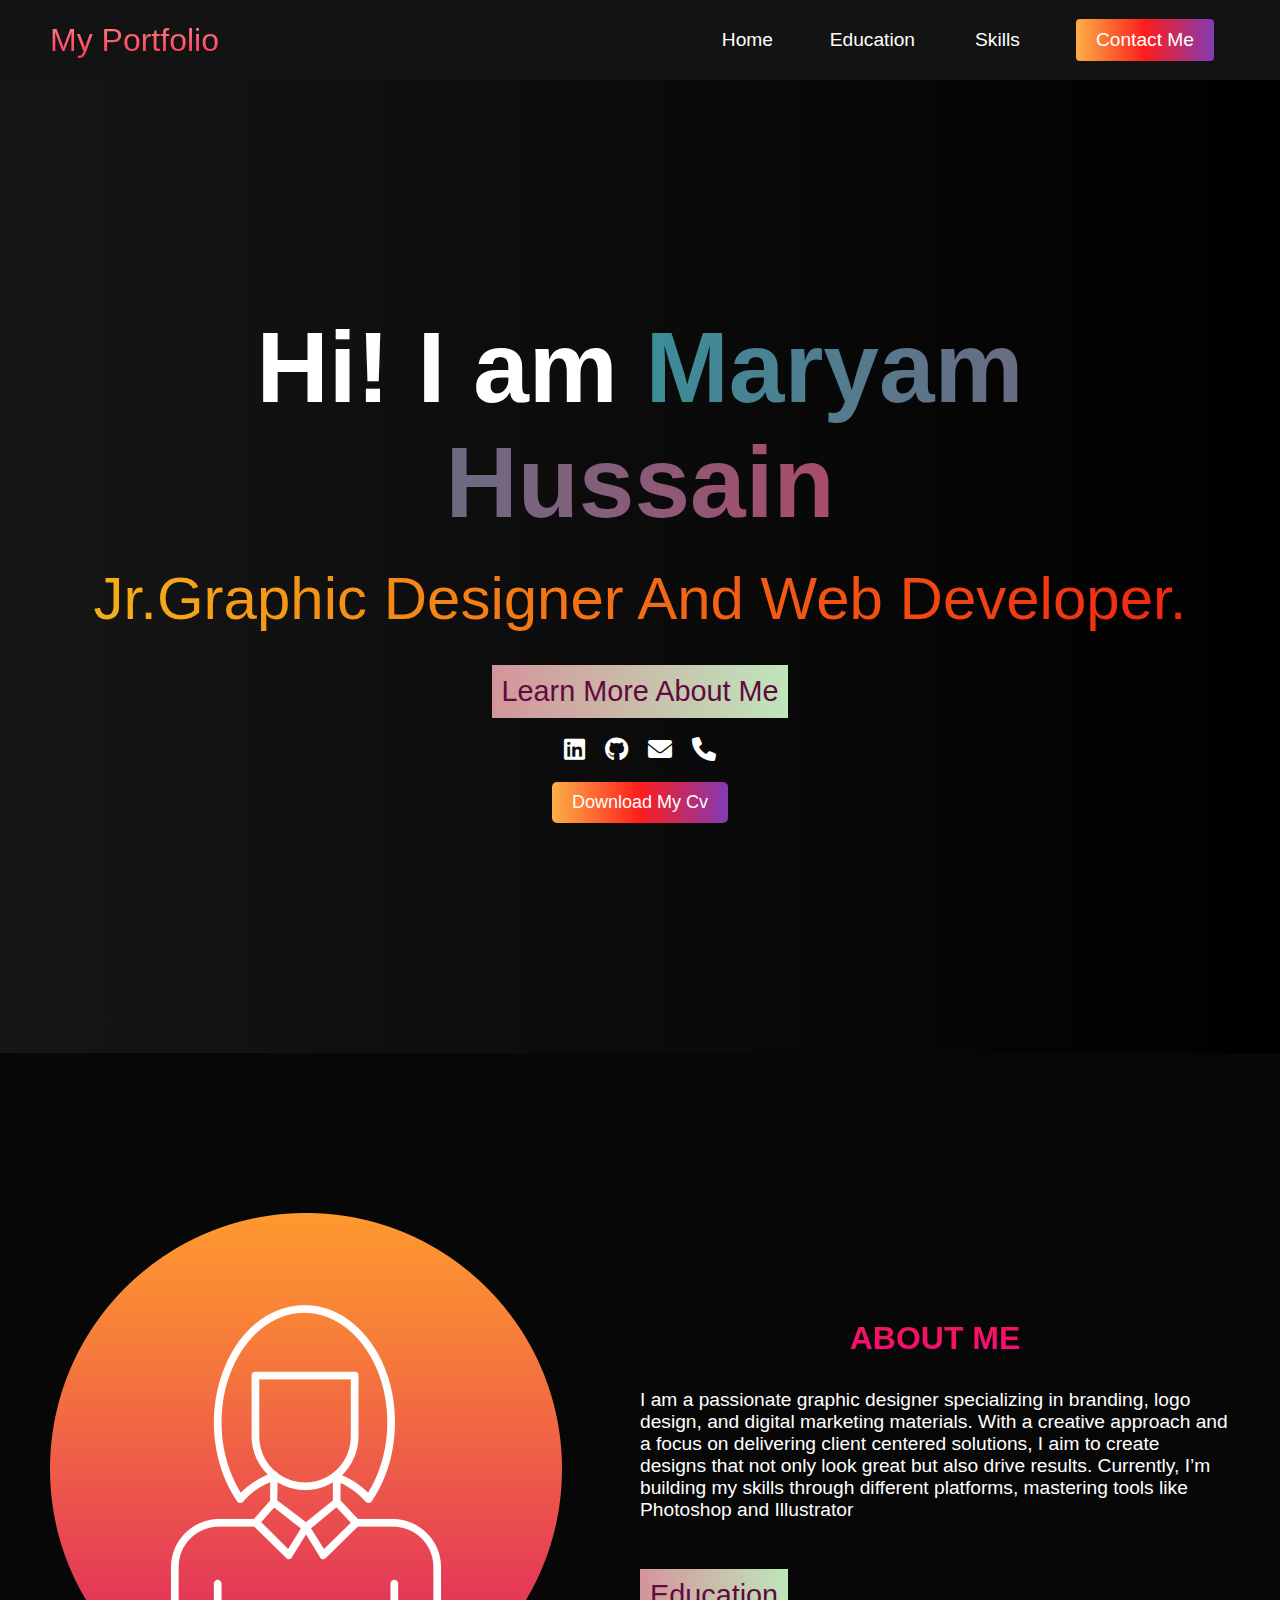
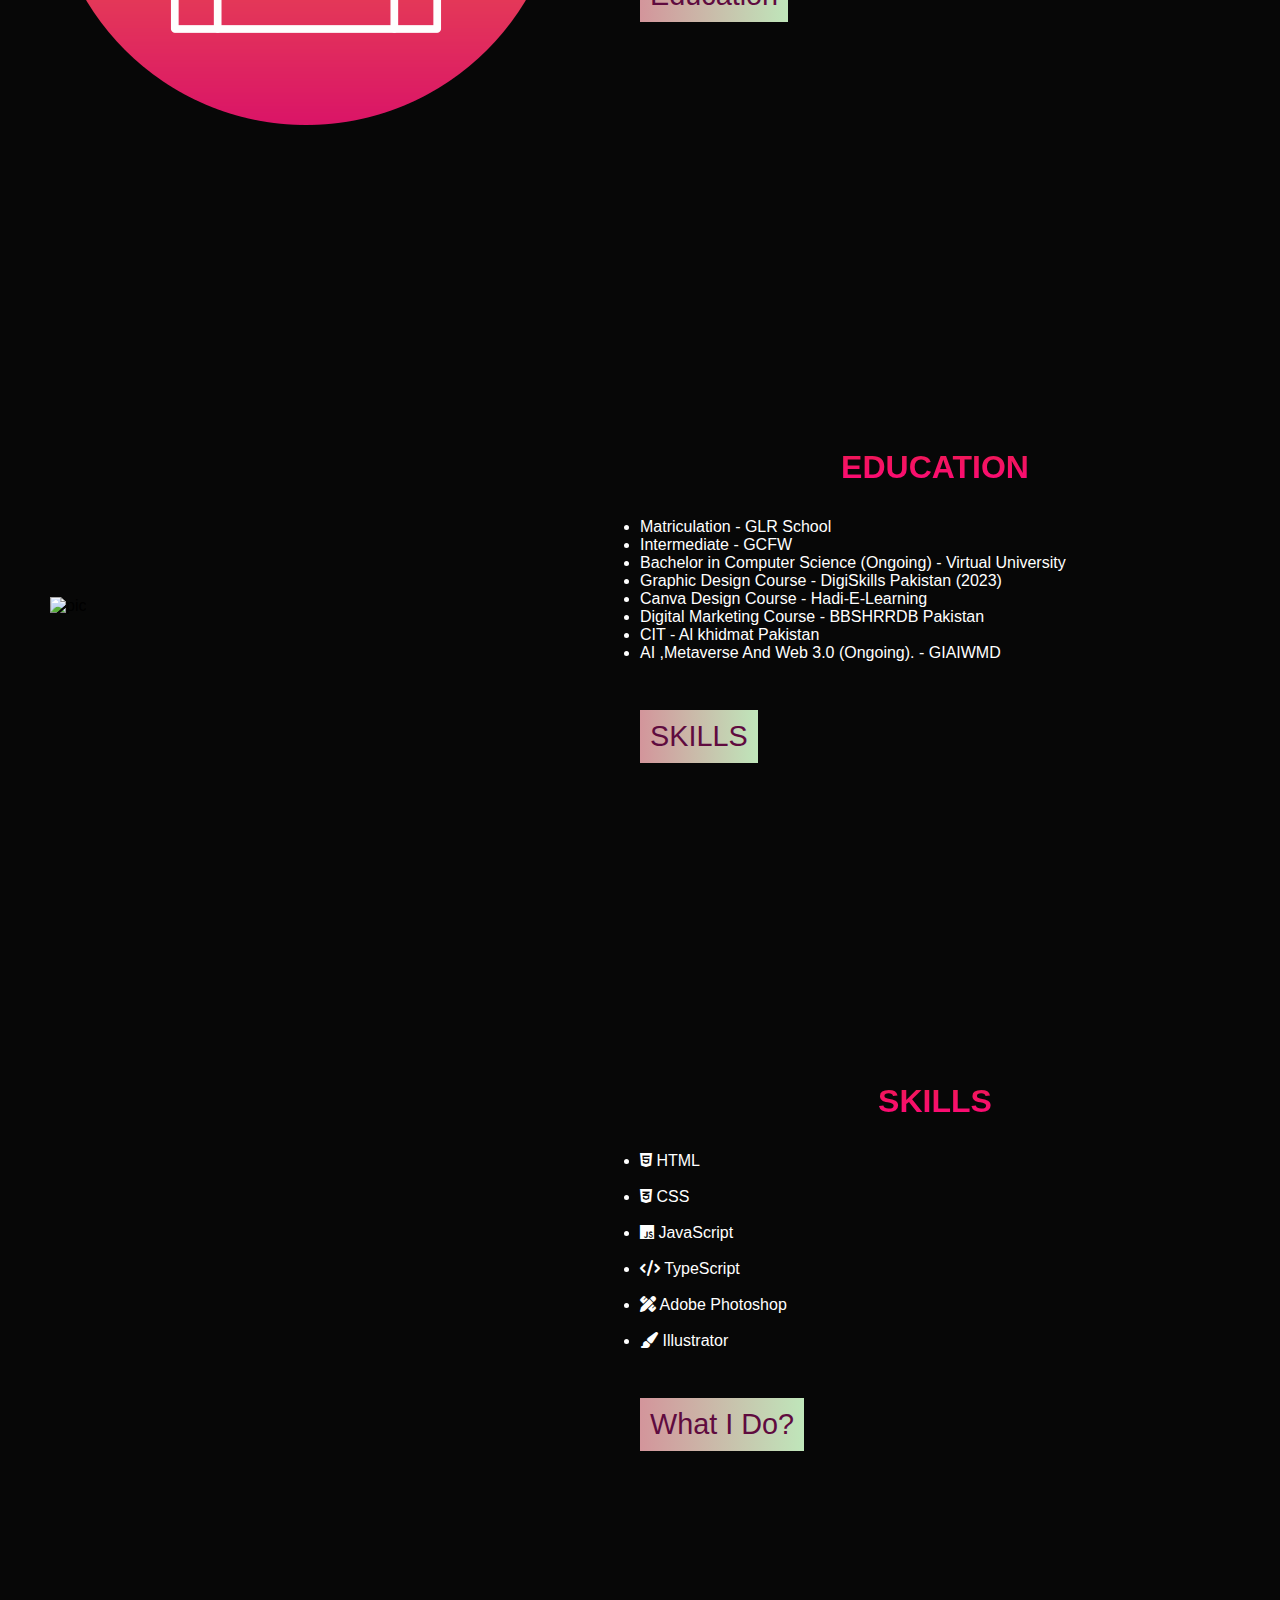
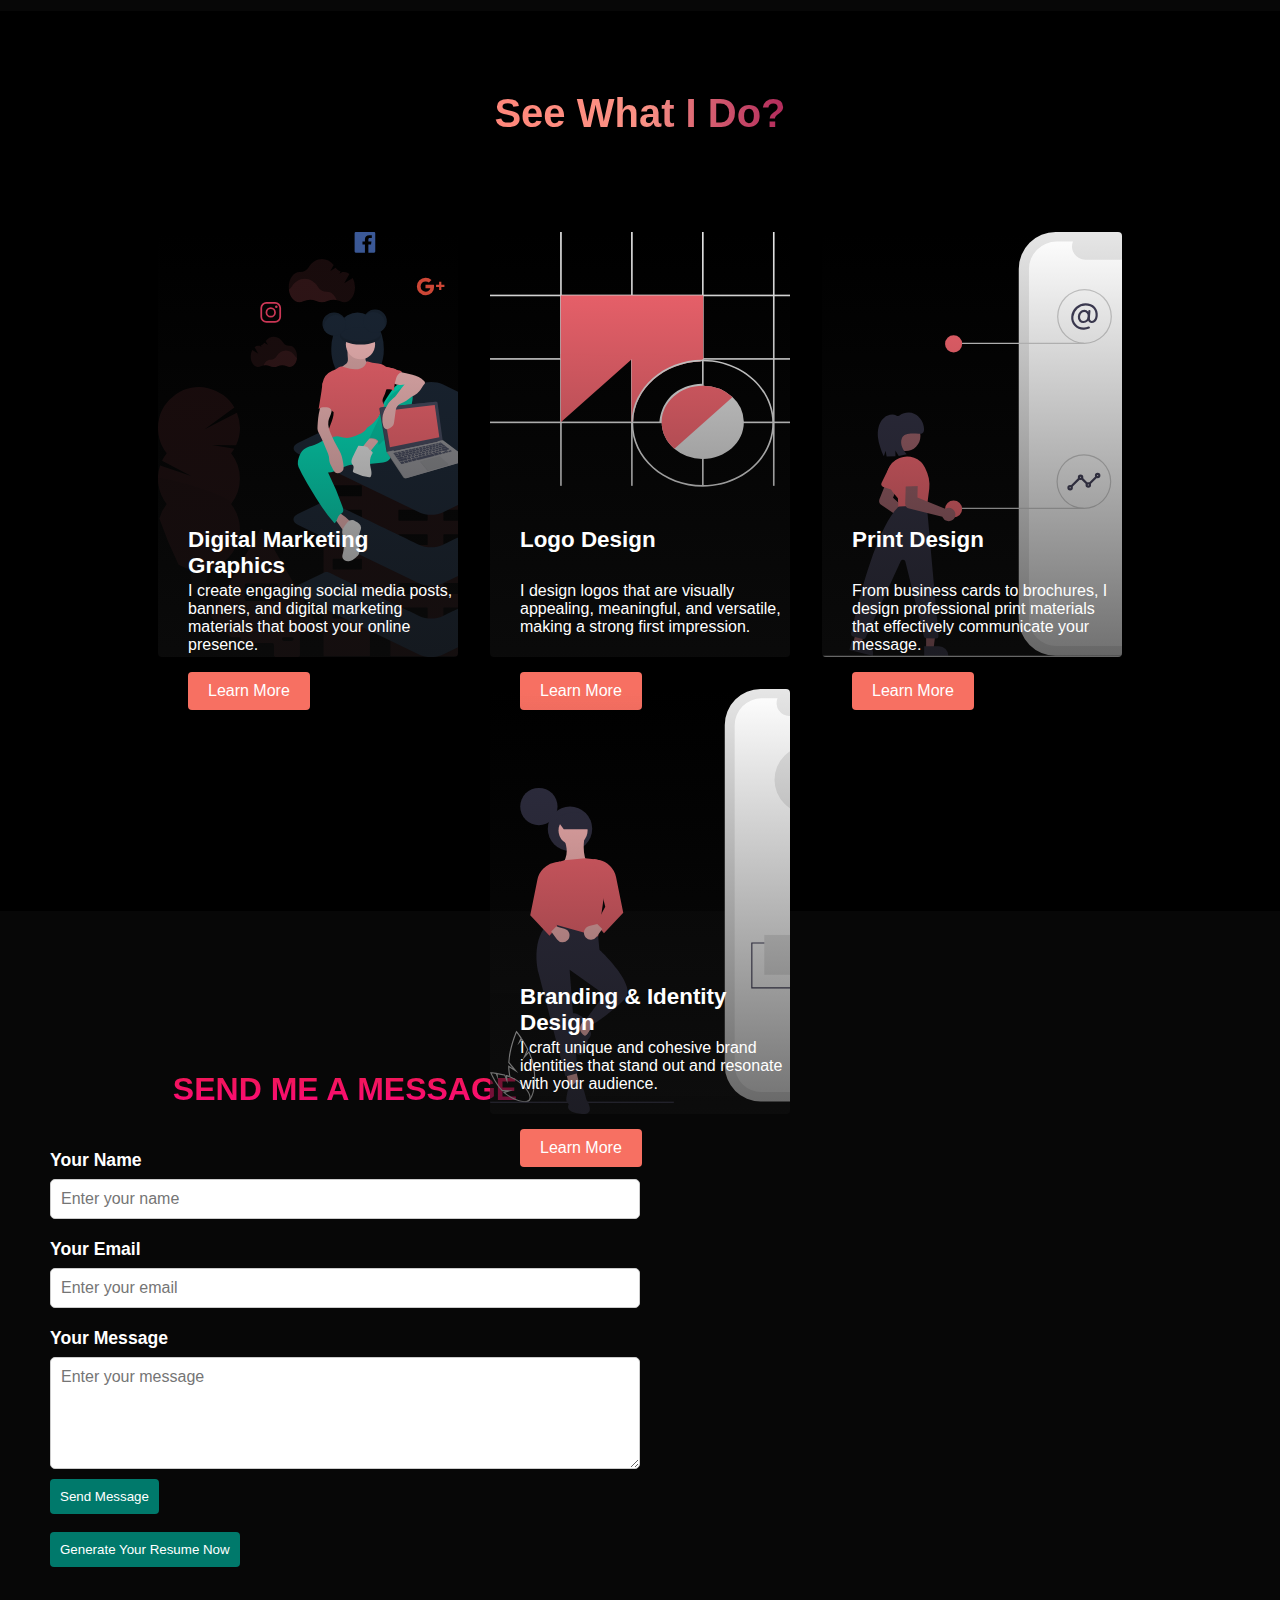
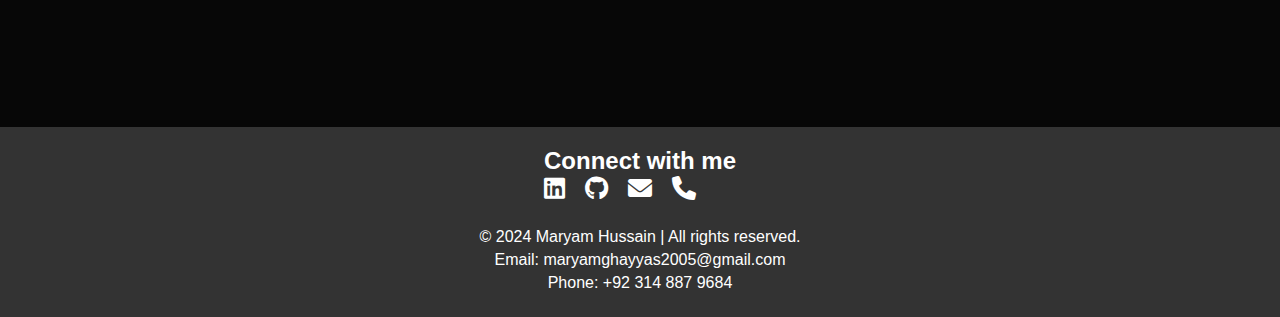
==== commit 586dd759: "ini the repo" ====
--- a/index.html
+++ b/index.html
@@ -70,7 +70,7 @@
       <div class="main" id="about">
           <div class="main__container">
                <div class="main__img--container">
-<img src="assets/undraw_about_me_re_82bv.svg" alt="pic">
+<img src="/assets/woman_17653768.png" alt="pic">
                     
                </div>
                <div class="main__content">
@@ -96,7 +96,7 @@
       <div class="main" id="education">
           <div class="main__container">
                <div class="main__img--container">
-                    <img src="assets/undraw_education_f8ru.svg" alt="pic">
+                    <img src="" alt="pic">
                </div>
                <div class="main__content">
                     
@@ -123,17 +123,17 @@
       <div class="main" id="skills">
           <div class="main__container">
                <div class="main__img--container">
-                    <img src="assets/undraw_percentages_re_a1ao.svg" alt="">
+                    <img src="" alt="">
                </div>
                <div class="main__content">
                     <!--<h2>Skills</h2>-->
                     <h1>Skills</h1> 
-                    <p><ul></ul>
-                <li><i class="fab fa-html5"></i> HTML</li>
-                <li><i class="fab fa-css3-alt"></i> CSS</li>
-                <li><i class="fab fa-js"></i> JavaScript</li>
-                <li><i class="fas fa-code"></i> TypeScript</li>
-                <li><i class="fas fa-pencil-ruler"></i> Adobe Photoshop</li>
+                    <p><ul>
+                <li><i class="fab fa-html5"></i> HTML</li><br>
+                <li><i class="fab fa-css3-alt"></i> CSS</li><br>
+                <li><i class="fab fa-js"></i> JavaScript</li><br>
+                <li><i class="fas fa-code"></i> TypeScript</li><br>
+                <li><i class="fas fa-pencil-ruler"></i> Adobe Photoshop</li><br>
                 <li><i class="fas fa-paint-brush"></i> Illustrator</li>
 
                 
--- a/main.css
+++ b/main.css
@@ -1,118 +1,113 @@
-*{
-     box-sizing: border-box;
-     margin: 0;
-     padding: 0;
-     font-family: 'Kumbh Sans',sans-serif;
-     scroll-behavior: smooth;
-}
-
-.navbar{
-     background: #131313;
-     height: 80px;
-     display: flex;
-     justify-content: center;
-     align-items: center;
-     font-size: 1.2rem;
-     position: sticky;
-     top: 0;
-     z-index: 999;
-}
-
-.navbar__container{
-     display: flex;
-     justify-content: space-between;
-     height: 80px;
-     z-index: 1;
-     width: 100%;
-     max-width: 1300px;
-     margin: 0 auto;
-     padding: 0 50px;
-}
-
-#navbar__logo{
-     background-color: #ff8177;
-     background-image: linear-gradient(to top,#ff0844 0%,#ffb199 100%);
-     background-size: 100%;
-     -webkit-background-clip: text;
-     background-clip: text;
-     -moz-background-clip: text;
-     -webkit-text-fill-color: transparent;
-     -moz-text-fill-color:transparent;
-     display: flex;
-     align-items: center;
-     cursor: pointer;
-     text-decoration: none;
-     font-size: 2rem;
-
-}
-
-.navbar__menu{
-     display:flex;
-     align-items: center;
-     list-style:none ;
-}
-
-.navbar__item{
-     height: 80px;
-
-}
-
-.navbar__links{
-     color:#fff ;
-     display: flex;
-     align-items: center;
-     justify-content:center ;
-     width: 125px;
-     text-decoration: none;
-     height: 100%;
-     transition: all 0.3s ease;
-
-}
-
-.navbar__btn{
-     display: flex;
-     justify-content: center;
-     align-items:center;
-     padding:0 1rem;
-     width:100%
-}
-
-.button{
-     display: flex;
-     justify-content: center;
-     align-items: center;
-     text-decoration: none;
-     padding: 10px 20px;
-     height:100%; 
-     width:100%;
-     border: none;
-     outline: none;
-     border-radius: 4px;
-     background:#833ab4 ;
-     background: -webkit-linear-gradient(to right,#fcb045,#fd1d1d,#833ab4);
-     background: linear-gradient(to right,#fcb045,#fd1d1d,#833ab4);
-     color: #fff;
-     transition: all0.3s ease;
-} 
-
-.navbar__links:hover{
-     color:#951afc ;
-     transition: all 0.3s ease;
-
-}
-@media screen and (max-width:960px) {
-     .navbar__container{
-          display: flex;
-          justify-content: space-between;
-          height: 80px;
-          width: 100%;
-          z-index: 1;
-          max-width: 1300px;
-          padding: 0;
-
-     }
-
-     .navbar__menu {
+* {
+  box-sizing: border-box;
+  margin: 0;
+  padding: 0;
+  font-family: "Kumbh Sans", sans-serif;
+  scroll-behavior: smooth;
+}
+
+.navbar {
+  background: #131313;
+  height: 80px;
+  display: flex;
+  justify-content: center;
+  align-items: center;
+  font-size: 1.2rem;
+  position: sticky;
+  top: 0;
+  z-index: 999;
+}
+
+.navbar__container {
+  display: flex;
+  justify-content: space-between;
+  height: 80px;
+  z-index: 1;
+  width: 100%;
+  max-width: 1300px;
+  margin: 0 auto;
+  padding: 0 50px;
+}
+
+#navbar__logo {
+  background-color: #ff8177;
+  background-image: linear-gradient(to top, #ff0844 0%, #ffb199 100%);
+  background-size: 100%;
+  -webkit-background-clip: text;
+  background-clip: text;
+  -moz-background-clip: text;
+  -webkit-text-fill-color: transparent;
+  -moz-text-fill-color: transparent;
+  display: flex;
+  align-items: center;
+  cursor: pointer;
+  text-decoration: none;
+  font-size: 2rem;
+}
+
+.navbar__menu {
+  display: flex;
+  align-items: center;
+  list-style: none;
+}
+
+.navbar__item {
+  height: 80px;
+}
+
+.navbar__links {
+  color: #fff;
+  display: flex;
+  align-items: center;
+  justify-content: center;
+  width: 125px;
+  text-decoration: none;
+  height: 100%;
+  transition: all 0.3s ease;
+}
+
+.navbar__btn {
+  display: flex;
+  justify-content: center;
+  align-items: center;
+  padding: 0 1rem;
+  width: 100%;
+}
+
+.button {
+  display: flex;
+  justify-content: center;
+  align-items: center;
+  text-decoration: none;
+  padding: 10px 20px;
+  height: 100%;
+  width: 100%;
+  border: none;
+  outline: none;
+  border-radius: 4px;
+  background: #833ab4;
+  background: -webkit-linear-gradient(to right, #fcb045, #fd1d1d, #833ab4);
+  background: linear-gradient(to right, #fcb045, #fd1d1d, #833ab4);
+  color: #fff;
+  transition: all0.3s ease;
+}
+
+.navbar__links:hover {
+  color: #951afc;
+  transition: all 0.3s ease;
+}
+@media screen and (max-width: 960px) {
+  .navbar__container {
+    display: flex;
+    justify-content: space-between;
+    height: 80px;
+    width: 100%;
+    z-index: 1;
+    max-width: 1300px;
+    padding: 0;
+  }
+
+  .navbar__menu {
     display: flex;
     flex-direction: column;
     align-items: center;
@@ -125,706 +120,704 @@
     opacity: 0;
     transition: all 0.3s ease;
     z-index: -1;
-}
-
-     .navbar__menu.active{
-          background-color: #131313;
-          top: 100%;
-          height: 60vh;
-          opacity: 1;
-          transition: all 0.3s ease;
-          z-index:999;
-          font-size: 1.6rem;
-     }
-
-     #navbar__logo{
-          padding-left: 25px;
-     }
-
-     .navbar__toggle .bar{
-          width: 25px;
-          height: 3px;
-          margin: 5px auto;
-          background: #fff;
-          transition: all 0.3s ease;
-     }
-
-     .navbar__item{
-          width: 100%;
-     }
-     .navbar__links{
-          text-align: center;
-          display: table;
-          width: 100%;
-          padding: 2rem;
-
-     }
-
-     .navbar__btn{
-          padding-bottom: 2rem;
-     }
-
-     .button{
-          height: 80px;
-          display: flex;
-          justify-content: center;
-          align-items: center;
-          width: 80%;
-          margin: 0;
-     }
-
-     #mobile-menu{
-          position: absolute;
-          top: 20%;
-          right: 5%;
-          transform: translate(5%, 20%);
-
-     }
-     .navbar__toggle .bar{
-          display: block;
-          cursor: pointer;
-     }
-
-     #mobile-menu.is-active .bar:nth-child(2){
-          opacity: 0;
-
-     }
-
-     #mobile-menu.is-active .bar:nth-child(1){
-          transform: translateY(8px) rotate(45deg);
-          
-     }
-
-     #mobile-menu.is-active .bar:nth-child(3){
-          transform: translateY(-8px) rotate(-45deg);
-          
-     }
-}
-
+  }
+
+  .navbar__menu.active {
+    background-color: #131313;
+    top: 100%;
+    height: 60vh;
+    opacity: 1;
+    transition: all 0.3s ease;
+    z-index: 999;
+    font-size: 1.6rem;
+  }
+
+  #navbar__logo {
+    padding-left: 25px;
+  }
+
+  .navbar__toggle .bar {
+    width: 25px;
+    height: 3px;
+    margin: 5px auto;
+    background: #fff;
+    transition: all 0.3s ease;
+  }
+
+  .navbar__item {
+    width: 100%;
+  }
+  .navbar__links {
+    text-align: center;
+    display: table;
+    width: 100%;
+    padding: 2rem;
+  }
+
+  .navbar__btn {
+    padding-bottom: 2rem;
+  }
+
+  .button {
+    height: 80px;
+    display: flex;
+    justify-content: center;
+    align-items: center;
+    width: 80%;
+    margin: 0;
+  }
+
+  #mobile-menu {
+    position: absolute;
+    top: 20%;
+    right: 5%;
+    transform: translate(5%, 20%);
+  }
+  .navbar__toggle .bar {
+    display: block;
+    cursor: pointer;
+  }
+
+  #mobile-menu.is-active .bar:nth-child(2) {
+    opacity: 0;
+  }
+
+  #mobile-menu.is-active .bar:nth-child(1) {
+    transform: translateY(8px) rotate(45deg);
+  }
+
+  #mobile-menu.is-active .bar:nth-child(3) {
+    transform: translateY(-8px) rotate(-45deg);
+  }
+}
 
 /* herosectio */
 
-.hero{
-     background-color: #000000;
-     background: linear-gradient(to right,#161616,#000000);
-     padding: 200px 0;
-
-}
-.hero__container{
-     display: flex;
-     flex-direction: column;
-     justify-content: center;
-     align-items: center;
-     max-width: 1200px;
-     margin: 0 auto;
-     height: 90%;
-     text-align: center;
-     padding: 30px;
-}
-
-.hero__heading{
-     font-size: 100px;
-     margin-bottom: 24px;
-     color: #fff;
-}
-
-.hero__heading span{
-     background: #aa4b6b;  /* fallback for old browsers */
-background: -webkit-linear-gradient(to right, #3b8d99, #6b6b83, #aa4b6b);  /* Chrome 10-25, Safari 5.1-6 */
-background: linear-gradient(to right, #3b8d99, #6b6b83, #aa4b6b); /* W3C, IE 10+/ Edge, Firefox 16+, Chrome 26+, Opera 12+, Safari 7+ */
-background-size: 100%;
--webkit-background-clip: text;
--moz-background-clip:text ;
-background-clip: text;
--webkit-text-fill-color: transparent;
--moz-text-fill-color:transparent;
-}
-
-.hero__description{
-     font-size: 60px;
-     background: #f12711;  /* fallback for old browsers */
-background: -webkit-linear-gradient(to right, #f5af19, #f12711);  /* Chrome 10-25, Safari 5.1-6 */
-background: linear-gradient(to right, #f5af19, #f12711); /* W3C, IE 10+/ Edge, Firefox 16+, Chrome 26+, Opera 12+, Safari 7+ */
-background-size: 100%;
--webkit-background-clip: text;
--moz-background-clip:text ;
-background-clip: text;
--webkit-text-fill-color: transparent;
--moz-text-fill-color:transparent;
-}
-.highlight{
-     border-bottom: 4px solid rgb(132, 0, 255) ;
-}
-
-@media screen and (max-width:768px){
-     .hero__heading{
-          font-size:60px ;
-     }
-     .hero__description{
-          font-size: 40px;
-     }
+.hero {
+  background-color: #000000;
+  background: linear-gradient(to right, #161616, #000000);
+  padding: 200px 0;
+}
+.hero__container {
+  display: flex;
+  flex-direction: column;
+  justify-content: center;
+  align-items: center;
+  max-width: 1200px;
+  margin: 0 auto;
+  height: 90%;
+  text-align: center;
+  padding: 30px;
+}
+
+.hero__heading {
+  font-size: 100px;
+  margin-bottom: 24px;
+  color: #fff;
+}
+
+.hero__heading span {
+  background: #aa4b6b;
+  background: -webkit-linear-gradient(to right, #3b8d99, #6b6b83, #aa4b6b);
+  background: linear-gradient(to right, #3b8d99, #6b6b83, #aa4b6b);
+  background-size: 100%;
+  -webkit-background-clip: text;
+  -moz-background-clip: text;
+  background-clip: text;
+  -webkit-text-fill-color: transparent;
+  -moz-text-fill-color: transparent;
+}
+
+.hero__description {
+  font-size: 60px;
+  background: #f12711;
+  background: -webkit-linear-gradient(to right, #f5af19, #f12711);
+  background: linear-gradient(to right, #f5af19, #f12711);
+  background-size: 100%;
+  -webkit-background-clip: text;
+  -moz-background-clip: text;
+  background-clip: text;
+  -webkit-text-fill-color: transparent;
+  -moz-text-fill-color: transparent;
+}
+.highlight {
+  border-bottom: 4px solid rgb(132, 0, 255);
+}
+
+@media screen and (max-width: 468px) {
+  .hero__heading {
+    font-size: 60px;
+  }
+  .hero__description {
+    font-size: 40px;
+  }
 }
 
 /* about section */
-.main{
-     background-color:#070707;
-     padding:10rem  0;
-display: block;
-
-
-}
-
-.main__container{
-     display: grid;
-     grid-template-columns: 1fr 1fr;
-     align-items: center;
-     justify-content: center;
-     margin: 0 auto;
-     height: 90%;
-     z-index: 1;
-     width: 100%;
-     max-width: 1300px;
-
-     padding: 0 50px;
-}
-
-.main__content
-{
-     color: #fff;
-width: 100%;
-text-decoration: none;
-animation: alternate-reverse;
-}
-
-.main__content h1{
-text-decoration: none;
-     background-color: #fe3b6f;
-     background-image: linear-gradient(to top,#ff087b 0%,#ed1a52 100%);
-     background-size: 100%;
-     -webkit-background-clip: text;
-     background-clip: text;
-     -moz-background-clip: text;
-     -webkit-text-fill-color: transparent;
-     -moz-text-fill-color:transparent;
-     text-transform: uppercase;
-     display: flex;
-     align-items: center;
-     cursor: pointer;
-     text-decoration: none;
-     font-size: 2rem;
-     margin-bottom: 32px;
-
-}
-
-.main__content h2{
-     font-size: 1rem;
-     font-size: 100px;
-     background: #ff8177;  /* fallback for old browsers */
-background: -webkit-linear-gradient(to right, #f5af19, #f12711);  /* Chrome 10-25, Safari 5.1-6 */
-background: linear-gradient(to right, #9114ff, #f12711); /* W3C, IE 10+/ Edge, Firefox 16+, Chrome 26+, Opera 12+, Safari 7+ */
-/* background-size: 100%;
--webkit-background-clip: text;
--moz-background-clip:text ;
-background-clip: text;
--webkit-text-fill-color: transparent;
--moz-text-fill-color:transparent; */
-}
-
-.main__content p{
-     margin-top: 1rem;
-     font-size: 1.2rem;
-     font-weight: 100;
-     margin-bottom: 1rem;
-     
-}
-
+.main {
+  background-color: #070707;
+  padding: 10rem 0;
+  display: block;
+}
+
+.main__container {
+  display: grid;
+  grid-template-columns: 1fr 1fr;
+  align-items: center;
+  justify-content: center;
+  margin: 0 auto;
+  height: 90%;
+  z-index: 1;
+  width: 100%;
+  max-width: 1700px;
+
+  padding: 0 50px;
+}
+
+.main__content {
+  color: #fff;
+  width: 100%;
+  text-decoration: none;
+  animation: alternate-reverse;
+}
+
+.main__content h1 {
+  text-decoration: none;
+  background-color: #fe3b6f;
+  background-image: linear-gradient(to top, #ff087b 0%, #ed1a52 100%);
+  background-size: 100%;
+  -webkit-background-clip: text;
+  background-clip: text;
+  -moz-background-clip: text;
+  -webkit-text-fill-color: transparent;
+  -moz-text-fill-color: transparent;
+  text-transform: uppercase;
+  display: flex;
+  align-items: center;
+  cursor: pointer;
+  text-decoration: none;
+  font-size: 2rem;
+  margin-bottom: 32px;
+justify-content: center;
+}
+
+.main__content h2 {
+  font-size: 1rem;
+  font-size: 100px;
+  background: #ff8177;
+  background: -webkit-linear-gradient(to right, #f5af19, #f12711);
+  background: linear-gradient(to right, #9114ff, #f12711);
+}
+
+.main__content p {
+  margin-top: 1rem;
+  font-size: 1.2rem;
+  font-weight: 100;
+  margin-bottom: 1rem;
+}
+
+.main__btn {
+  font-size: 1.8rem;
+  background: #d3959b; /* fallback for old browsers */
+  background: -webkit-linear-gradient(
+    to left,
+    #bfe6ba,
+    #d3959b
+  ); /* Chrome 10-25, Safari 5.1-6 */
+  background: linear-gradient(
+    to left,
+    #bfe6ba,
+    #d3959b
+  ); /* W3C, IE 10+/ Edge, Firefox 16+, Chrome 26+, Opera 12+, Safari 7+ */
+
+  padding: 10px 10px;
+  border: none;
+  border-radius: 0px;
+  margin-top: 2rem;
+  cursor: pointer;
+  color: #fff;
+  position: relative;
+  transition: all 0.3s ease;
+  outline: none;
+}
+
+.main__btn a {
+  position: relative;
+  z-index: 2;
+  color: #5f0b3f;
+  text-decoration: none;
+}
+
+.main__btn:after {
+  position: absolute;
+  content: "";
+  top: 0;
+  left: 0;
+  width: 0;
+  height: 100%;
+  border-radius: 4;
+  background: #1ef8ff;
+  transition: all 0.3s ease;
+}
+
+.main__btn:hover {
+  color: #fff;
+}
+
+.main__btn:hover:after {
+  width: 100%;
+}
+
+#main__img--container {
+  width: 50%;
+  height: 50%;
+}
+
+/* mobileresponsive */
+@media screen and (max-width:1100px) {
+  .main__container {
+    display: grid;
+    grid-template-columns: auto;
+    align-items: center;
+    justify-content: center;
+    width: 100%;
+    margin: 0 auto;
+    height: 0 auto;
+  }
+
+  .main__content {
+    text-align: center;
+    margin-bottom: 4rem;
+
+  }
+  .main__content h1 {
+justify-content: center;
+    text-align: center;
+    font-size: 2.5rem;
+    margin-top: 2rem;
+  }
+  .main__content h2 {
+    font-size: 3rem;
+text-align: center;
+
+  }
+  .main__content p {
+text-align: center;
+ margin-top: 1rem;
+font-size: 1.5rem;
+position: relative;
+  }
 .main__btn{
-     font-size: 1.8rem;
-     background: #D3959B;  /* fallback for old browsers */
-background: -webkit-linear-gradient(to left, #BFE6BA, #D3959B);  /* Chrome 10-25, Safari 5.1-6 */
-background: linear-gradient(to left, #BFE6BA, #D3959B); /* W3C, IE 10+/ Edge, Firefox 16+, Chrome 26+, Opera 12+, Safari 7+ */
-
-
-     padding: 10px 10px;
-     border: none;
-     border-radius: 0px;
-     margin-top: 2rem;
-     cursor: pointer;
-     color: #fff;
-     position: relative;
-     transition: all 0.3s ease;
-     outline: none;
-}
-
-.main__btn a{
-     position: relative;
-     z-index: 2;
-     color: #5f0b3f;
-     text-decoration: none;
-}
-
-.main__btn:after{
-     position: absolute;
-     content:"";
-     top: 0;
-     left: 0;
-     width: 0;
-     height: 100%;
-     border-radius: 4;
-     background: #1ef8ff;
-     transition: all 0.3s ease;
-
-}
-
-.main__btn:hover{
-     color: #fff;
-
-}
-
-.main__btn:hover:after{
-     width: 100%;
-}
-
-
-#main__img--container{
-width: 50%;
-height: 50%;
-}
-/*.main__img--card{
-     margin: 10px;
-     height:500px ;
-     width: 500px;
-     border-radius: 4px;
-     display: flex;
-     flex-direction: column;
-     justify-content: center;
-     color: #fff;
-     background-image: linear-gradient(to right,#00dbde 0%,#fc00ff 100%);
-}
-
-#card-2{
-     background: #3E5151;  /* fallback for old browsers */
-/*background: -webkit-linear-gradient(to right, #DECBA4, #3E5151);  /* Chrome 10-25, Safari 5.1-6 */
-/*background: linear-gradient(to right, #DECBA4, #3E5151); W3C, IE 10+/ Edge, Firefox 16+, Chrome 26+, Opera 12+, Safari 7+*/
-
-
-
-/* mobileresponsive */
-@media screen and(max-width:1100px) {
-     .main__container{
-          display: grid;
-          grid-template-columns: auto;
-          align-items: center;
-          justify-content: center;
-          width: 100%;
-          margin: 0 auto;
-          height: 90%;
-     }
-     /*.main__img--container{
-          display: flex;
-          justify-content: center;
-
-     }*/
-     /*.main__img--card{
-          height: 425px;
-          width: 425px;
-     }*/
-     .main__content{
-          text-align: center;
-          margin-bottom: 4rem;
-     }
-     .main__content h1{
-          font-size: 2.5rem;
-          margin-top: 2rem;
-     }
-     .main__content h2{
-          font-size: 3rem;
-          }
-          .main__content p{
-               margin-top: 1rem;
-               font-size: 1.5rem;
-          }
-}
-@media screen and(max-width:480px) {
-     /*.main__img--card{
-          height: 250px;
-          width: 250px;
-     }*/
-#main__img--container{
-width: 10%;
-height: 10%;}
-
-     /*.main__content{
-          text-align: center;
-          margin-bottom: 4rem;
-     }*/
-     .main__content h1{
-          font-size: 2rem;
-          margin-top: 3rem;
-     }
-     .main__content h2{
-          font-size: 2rem;
-          }
-          .main__content p{
-               margin-top: 2rem;
-               }
-               .main__btn{
-                    margin: 2rem 0;
-                    padding:12px 12px;
-               }
-}
-
-
+position: relative;}
+}
+@media screen and (max-width:480px) {
+  #main__img--container {
+    width: 10px;
+    height: 10px;
+  }
+
+  .main__content h1 {
+    font-size: 2rem;
+    margin-top: 3rem;
+  }
+  .main__content h2 {
+    font-size: 2rem;
+  }
+  .main__content p {
+    margin-top: 2rem;
+  }
+  .main__btn {
+    margin: 2rem 0;
+    padding: 12px 12px;
+  }
+}
 
 .download-container {
-     text-align: center;
-     margin-top: 50px;
- }
- 
- .download-btn {
-     display: inline-block;
-     padding: 10px 20px;
-     font-size: 18px;
-     color: white;
-     background-color: #833ab4;
-     background: linear-gradient(to right, #fcb045, #fd1d1d, #833ab4);
-     text-decoration: none;
-     border-radius: 5px;
-     transition: background-color 0.3s ease;
- }
- 
- .download-btn:hover {
-     background-color: #6f32a8;
- }
- 
-
-.services{
-background: #000000;
-display: flex;
-flex-direction: column;
-align-items: center;
-height: 100vh;
-}
-
-.services h1{
-margin-top: 5rem;
-background-color: #ff8177;
-background-image: linear-gradient(to right,#ff8177 0%,#ff867a 0%,#ff8c7f 21%,#f99185 52%,#cf556c 78%,#b12a5b 100%);
-background-size: 100%;
-margin-bottom: 5rem;
-font-size: 2.5rem;
--webkit-background-clip: text;
--moz-background-clip:text ;
-background-clip: text;
--webkit-text-fill-color: transparent;
--moz-text-fill-color:transparent;
-}
-
-.services__container{
-display: flex;
-justify-content: center;
-flex-wrap: wrap;}
-
-.services__card{
-margin: 1rem;
-height: 425px;
-width: 300px;
-border-radius: 4px;
-background-image: linear-gradient(to bottom,rgba(0,0,0,0) 0%,rgba(17,17,17,0.6) 100%),url('/assets/undraw_buffer_wq43.svg');
-background-size: cover;
-position: relative;
-color: #fff;}
-
-.services__card:nth-child(2){
-background-image: linear-gradient(to bottom,rgba(0,0,0,0) 0%,rgba(17,17,17,0.6) 100%),url('/assets/undraw_logo_design_re_gfu6.svg');}
-
-.services__card:nth-child(3){
-background-image: linear-gradient(to bottom,rgba(0,0,0,0) 0%,rgba(17,17,17,0.6) 100%),url('/assets/undraw_mobile_marketing_re_p77p.svg');}
-
-.services__card:nth-child(4){
-background-image: linear-gradient(to bottom,rgba(0,0,0,0) 0%,rgba(17,17,17,0.6) 100%),url('/assets/undraw_creative_draft_vb5x.svg');}
-.services h2{
-font-size: 1.4rem;
-position:absolute;
-top: 295px;
-left: 30px;}
-
-.services__card p{
-position: absolute;
-font-size: 1rem;
-top: 350px;
-left: 30px;}
-
-.services__card button{
-color: #fff;
-text-decoration: none;
-padding: 10px 20px;
-border: none;
-outline: none;
-border-radius: 4px;
-background-color: #f77062;
-position: absolute;
-top: 440px;
-left: 30px;
-font-size: 1rem;}
-a{
-     position: relative;
-     z-index: 2;
-     color: #fff;
-     text-decoration: none;
-}
-.services__card:hover{
-transform: scale(1.075);
-transition: 0.2s ease-in;
-cursor: pointer;}
-
-
-
-@media screen and (max-width:960px) {
-     .services{
-height: 1600px;}
-.services h1{
-font-size: 2rem;
-margin-top: 12rem;}
-}
-
-@media screen and (max-width:480px){
-.services{
-height: 1400px;}
-.services h1{
-font-size: 1.2rem;}
-.services__card{
-width: 200px;
-height: 200px;}}
+  text-align: center;
+  margin-top: 50px;
+}
+
+.download-btn {
+  display: inline-block;
+  padding: 10px 20px;
+  font-size: 18px;
+  color: white;
+  background-color: #833ab4;
+  background: linear-gradient(to right, #fcb045, #fd1d1d, #833ab4);
+  text-decoration: none;
+  border-radius: 5px;
+  transition: background-color 0.3s ease;
+}
+
+.download-btn:hover {
+  background-color: #6f32a8;
+}
+
+.services {
+  background: #000000;
+  display: flex;
+  flex-direction: column;
+  align-items: center;
+  height: 100vh;
+}
+
+.services h1 {
+  margin-top: 5rem;
+  background-color: #ff8177;
+  background-image: linear-gradient(
+    to right,
+    #ff8177 0%,
+    #ff867a 0%,
+    #ff8c7f 21%,
+    #f99185 52%,
+    #cf556c 78%,
+    #b12a5b 100%
+  );
+  background-size: 100%;
+  margin-bottom: 5rem;
+  font-size: 2.5rem;
+  -webkit-background-clip: text;
+  -moz-background-clip: text;
+  background-clip: text;
+  -webkit-text-fill-color: transparent;
+  -moz-text-fill-color: transparent;
+}
+
+.services__container {
+  display: flex;
+  justify-content: center;
+  flex-wrap: wrap;
+}
+
+.services__card {
+  margin: 1rem;
+  height: 425px;
+  width: 300px;
+  border-radius: 4px;
+  background-image: linear-gradient(
+      to bottom,
+      rgba(0, 0, 0, 0) 0%,
+      rgba(17, 17, 17, 0.6) 100%
+    ),
+    url("/assets/undraw_buffer_wq43.svg");
+  background-size: cover;
+  position: relative;
+  color: #fff;
+}
+
+.services__card:nth-child(2) {
+  background-image: linear-gradient(
+      to bottom,
+      rgba(0, 0, 0, 0) 0%,
+      rgba(17, 17, 17, 0.6) 100%
+    ),
+    url("/assets/undraw_logo_design_re_gfu6.svg");
+}
+
+.services__card:nth-child(3) {
+  background-image: linear-gradient(
+      to bottom,
+      rgba(0, 0, 0, 0) 0%,
+      rgba(17, 17, 17, 0.6) 100%
+    ),
+    url("/assets/undraw_mobile_marketing_re_p77p.svg");
+}
+
+.services__card:nth-child(4) {
+  background-image: linear-gradient(
+      to bottom,
+      rgba(0, 0, 0, 0) 0%,
+      rgba(17, 17, 17, 0.6) 100%
+    ),
+    url("/assets/undraw_creative_draft_vb5x.svg");
+}
+.services h2 {
+  font-size: 1.4rem;
+  position: absolute;
+  top: 295px;
+  left: 30px;
+}
+
+.services__card p {
+  position: absolute;
+  font-size: 1rem;
+  top: 350px;
+  left: 30px;
+}
+
+.services__card button {
+  color: #fff;
+  text-decoration: none;
+  padding: 10px 20px;
+  border: none;
+  outline: none;
+  border-radius: 4px;
+  background-color: #f77062;
+  position: absolute;
+  top: 440px;
+  left: 30px;
+  font-size: 1rem;
+}
+a {
+  position: relative;
+  z-index: 2;
+  color: #fff;
+  text-decoration: none;
+}
+.services__card:hover {
+  transform: scale(1.075);
+  transition: 0.2s ease-in;
+  cursor: pointer;
+}
+
+@media screen and (max-width: 960px) {
+
+  .services {
+    height: auto;
+  }
+  .services h1 {
+    font-size: 2rem;
+    margin-top: 12rem;
+  }
+
+}
+
+@media screen and (max-width: 480px) {
+
+  .services {
+    height: auto;
+  }
+  .services h1 {
+    font-size: 1.2rem;
+  }
+  .services__card {
+    width: 1200px;
+    height: 200px;
+  }
+}
 /*
 footersection*/
 .footer {
-    background-color: #333;
-    color: #fff;
-    padding: 20px 0;
-    text-align: center;
-    position: relative;
-    bottom: 0;
-    width: 100%;
+  background-color: #333;
+  color: #fff;
+  padding: 20px 0;
+  text-align: center;
+  position: relative;
+  bottom: 0;
+  width: 100%;
 }
 
 .footer__container {
-    display: flex;
-    flex-direction: column;
-    align-items: center;
-    gap: 10px;
+  display: flex;
+  flex-direction: column;
+  align-items: center;
+  gap: 10px;
 }
 
 .footer__social-links {
-    list-style: none;
-    display: flex;
-    gap: 20px;
-    padding: 0;
-    margin: 0;
-align-items: center;
+  list-style: none;
+  display: flex;
+  gap: 20px;
+  padding: 0;
+  margin: 0;
+  align-items: center;
 }
 
 .footer__social-links li {
-    display: inline-block;
-
+  display: inline-block;
 }
 
 .footer__social-links li a {
-    color: #fff;
-    font-size: 24px;
-    text-decoration: none;
+  color: #fff;
+  font-size: 24px;
+  text-decoration: none;
 }
 
 .footer__info {
-    margin-top: 10px;
-}
-
-.footer__info p, .footer__info a {
-    color: #fff;
-    margin: 5px 0;
-    text-decoration: none;
+  margin-top: 10px;
+}
+
+.footer__info p,
+.footer__info a {
+  color: #fff;
+  margin: 5px 0;
+  text-decoration: none;
 }
 
 .footer__info a:hover {
-    color: #ff6f61; /* Coral accent color */
-}
-@media (max-width: 768px) {
-        .footer__container {
-            flex-direction: column;
-            gap: 15px;
-        }
-        
-        .footer__social-links {
-            gap: 10px;
-        }
-
-        .footer__social-links li a {
-            font-size: 20px;
-        }
-
-        .footer__info p {
-            font-size: 14px;
-        }
+  color: #ff6f61;
+  @media (max-width: 768px) {
+    .footer__container {
+      flex-direction: column;
+      gap: 15px;
     }
-
-    @media (max-width: 480px) {
-        .footer__social-links li a {
-            font-size: 18px;
-        }
-
-        .footer__info p {
-            font-size: 12px;
-        }
+ }
+    .footer__social-links {
+      gap: 10px;
     }
 
-/* General styling for the service page */
-.service-page {
+    .footer__social-links li a {
+      font-size: 20px;
+    }
+
+    .footer__info p {
+      font-size: 14px;
+    }
+  }
+
+  @media (max-width: 480px) {
+    .footer__social-links li a {
+      font-size: 18px;
+    }
+
+    .footer__info p {
+      font-size: 12px;
+    }
+  }
+
+  .service-page {
     text-align: center;
     max-width: 1700px;
-background-color: #cbe1ff;
-padding: 100px 50px;
-}
-
-.image-gallery {
+    background-color: #cbe1ff;
+    padding: 100px 50px;
+  }
+
+  .image-gallery {
     display: flex;
     justify-content: space-around;
     flex-wrap: wrap;
     margin-top: 20px;
-}
-
-.image-container {
+  }
+
+  .image-container {
     width: 30%;
     margin: 10px;
     position: relative;
     transition: transform 0.3s ease-in-out;
-}
-
-.image-container:hover {
+  }
+
+  .image-container:hover {
     transform: scale(1.1);
-}
-
-.image-container img {
+  }
+
+  .image-container img {
     width: 100%;
     height: auto;
     border-radius: 10px;
     box-shadow: 0 4px 8px rgba(0, 0, 0, 0.1);
-}
-
-/* Add fade-in animation */
-@keyframes fadeIn {
+  }
+
+  @keyframes fadeIn {
     0% {
-        opacity: 0;
-        transform: translateY(30px);
+      opacity: 0;
+      transform: translateY(30px);
     }
     100% {
-        opacity: 1;
-        transform: translateY(0);
+      opacity: 1;
+      transform: translateY(0);
     }
-}
-
-.image-container {
+  }
+
+  .image-container {
     animation: fadeIn 0.6s ease-in-out;
-}
-
-
-/* Styling for the send message section */
-.contact-form {
+  }
+
+  .contact-form {
     display: flex;
     flex-direction: column;
     gap: 15px;
     max-width: 600px;
     margin: 0 auto;
-}
-
-.form-group {
+  }
+
+  .form-group {
     display: flex;
     flex-direction: column;
     text-align: left;
-}
-
-.form-group label {
+  }
+
+  .form-group label {
     margin-bottom: 8px;
     font-weight: bold;
     font-size: 1.1em;
-}
-
-.form-group input,
-.form-group textarea {
+  }
+
+  .form-group input,
+  .form-group textarea {
     padding: 10px;
     border: 1px solid #ccc;
     border-radius: 5px;
     font-size: 1em;
     width: 100%;
-}
-
-.form-group input:focus,
-.form-group textarea:focus {
+  }
+
+  .form-group input:focus,
+  .form-group textarea:focus {
     outline: none;
     border-color: #00796b;
     box-shadow: 0 0 5px rgba(0, 121, 107, 0.5);
-}
-
-.resume-generator {
+  }
+
+  .resume-generator {
     max-width: 800px;
     margin: 0 auto;
     padding: 20px;
     border: 1px solid #cccccc;
     border-radius: 5px;
-}
-
-h1 {
+  }
+
+  h1 {
     text-align: center;
-}
-
-form {
+  }
+
+  form {
     display: flex;
     flex-direction: column;
-
-}
-
-label {
+  }
+
+  label {
     margin: 10px 0 5px;
-align-self:self-start;
-
-}
-
-input, textarea {
+    align-self: self-start;
+  }
+
+  input,
+  textarea {
     margin-bottom: 10px;
     padding: 8px;
     border: 1px solid #110e0e;
     border-radius: 4px;
-}
-
-button {
+  }
+
+  button {
     padding: 10px;
     background-color: #00796b;
     color: white;
     border: none;
     border-radius: 4px;
     cursor: pointer;
-}
-
-button:hover {
+  }
+
+  button:hover {
     background-color: #004d40;
-}
-
-.resume-output {
+  }
+
+  .resume-output {
     margin-top: 20px;
-color: #833ab4;
-align-items: center;
-text-align: center;
-
-}
-.resume-output h2{
-font-size: 5rem;
-font-weight: 200px;
-color: #6b6b83;
-}
-
-#resume-content {
-font-size: 3rem;}
-
-.resume-output {
+    color: #833ab4;
+    align-items: center;
+    text-align: center;
+  }
+  .resume-output h2 {
+    font-size: 5rem;
+    font-weight: 200px;
+    color: #6b6b83;
+  }
+
+  #resume-content {
+    font-size: 3rem;
+  }
+
+  .resume-output {
     animation: fadeIn 0.5s ease-in;
-}
-
+  }
+
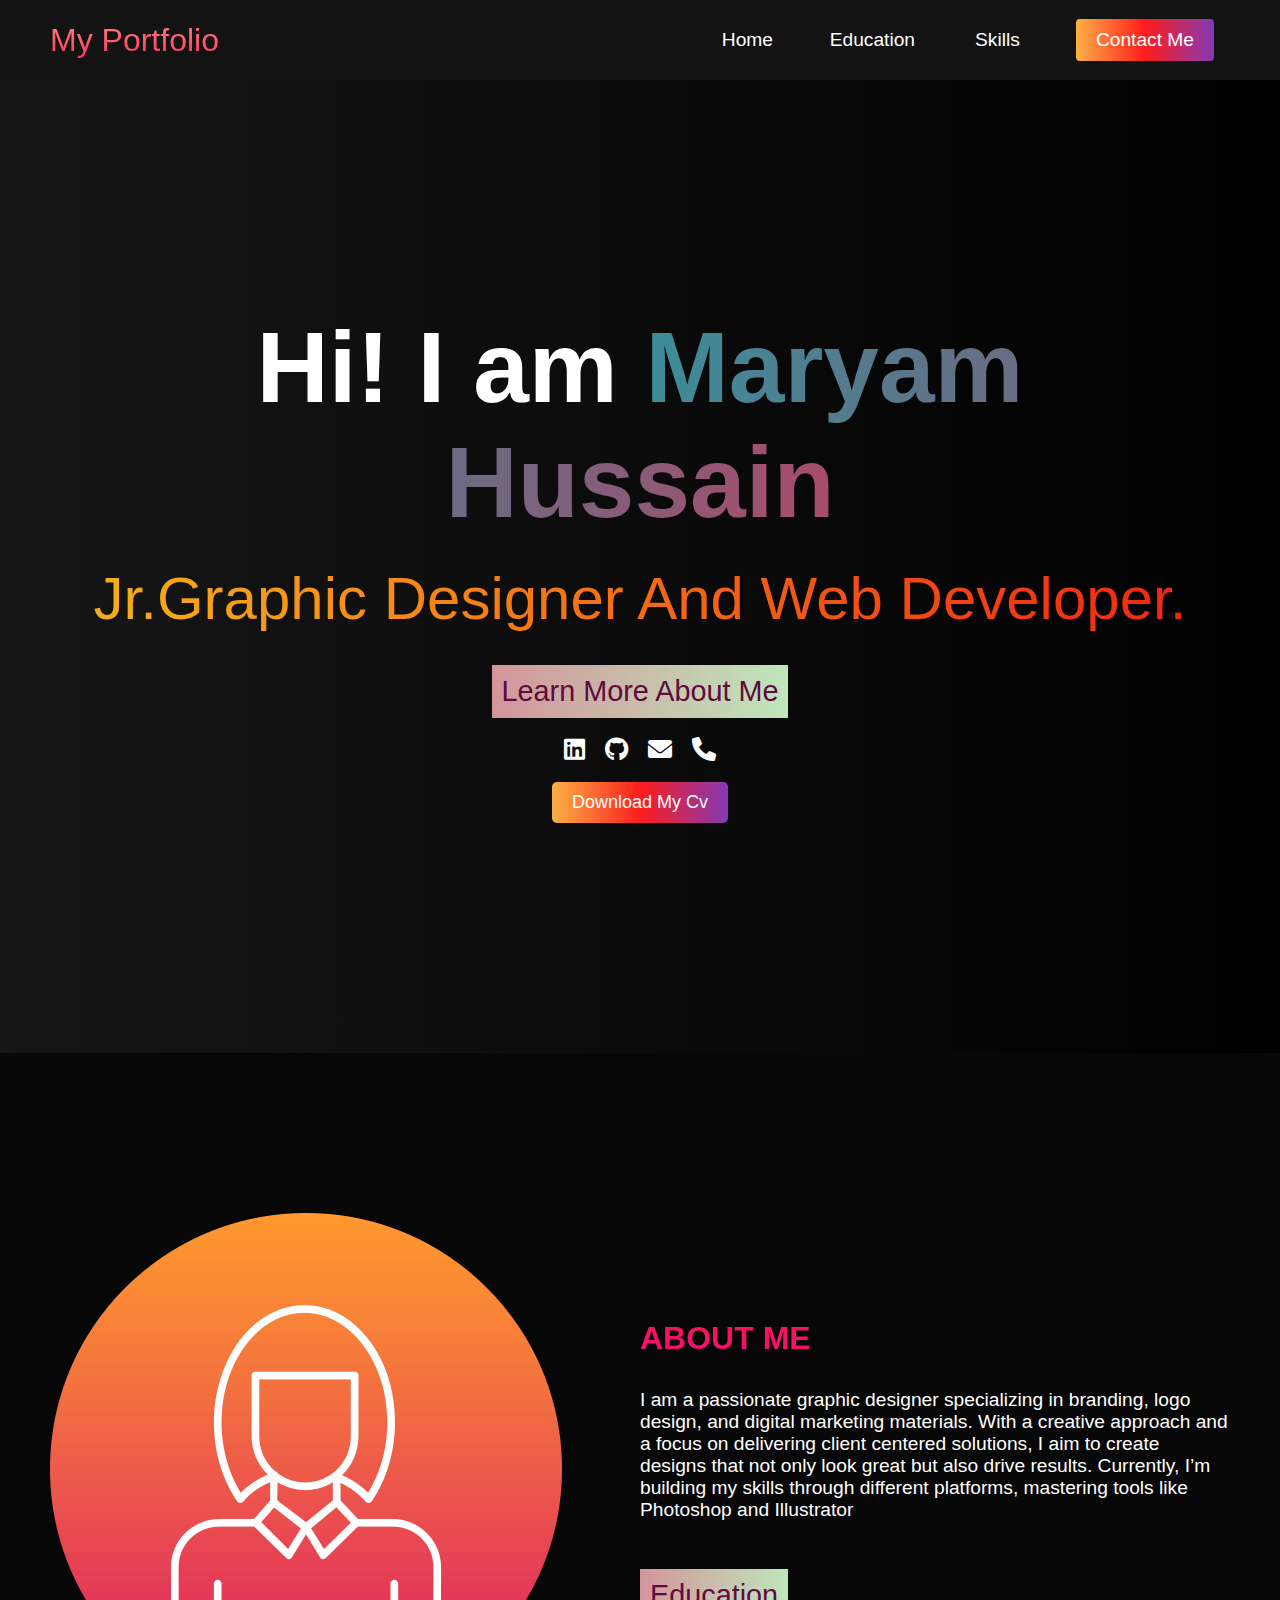
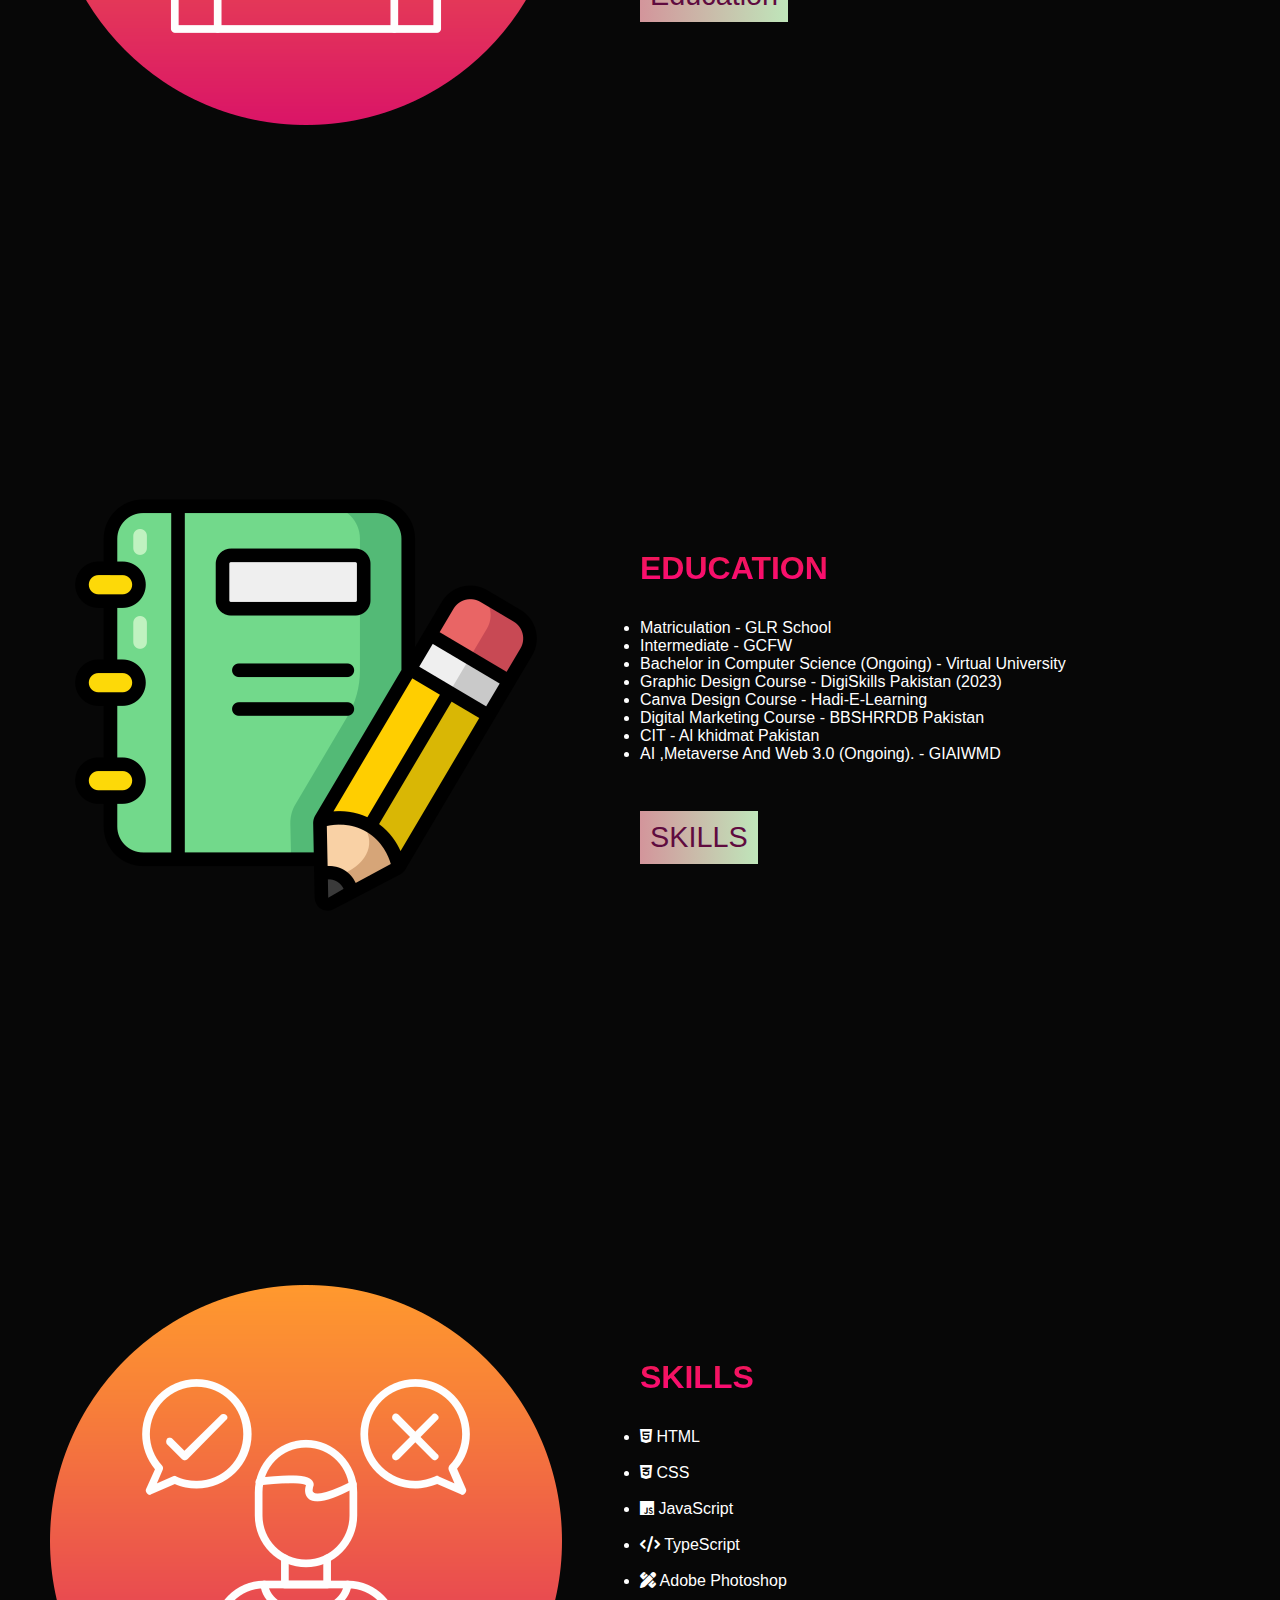
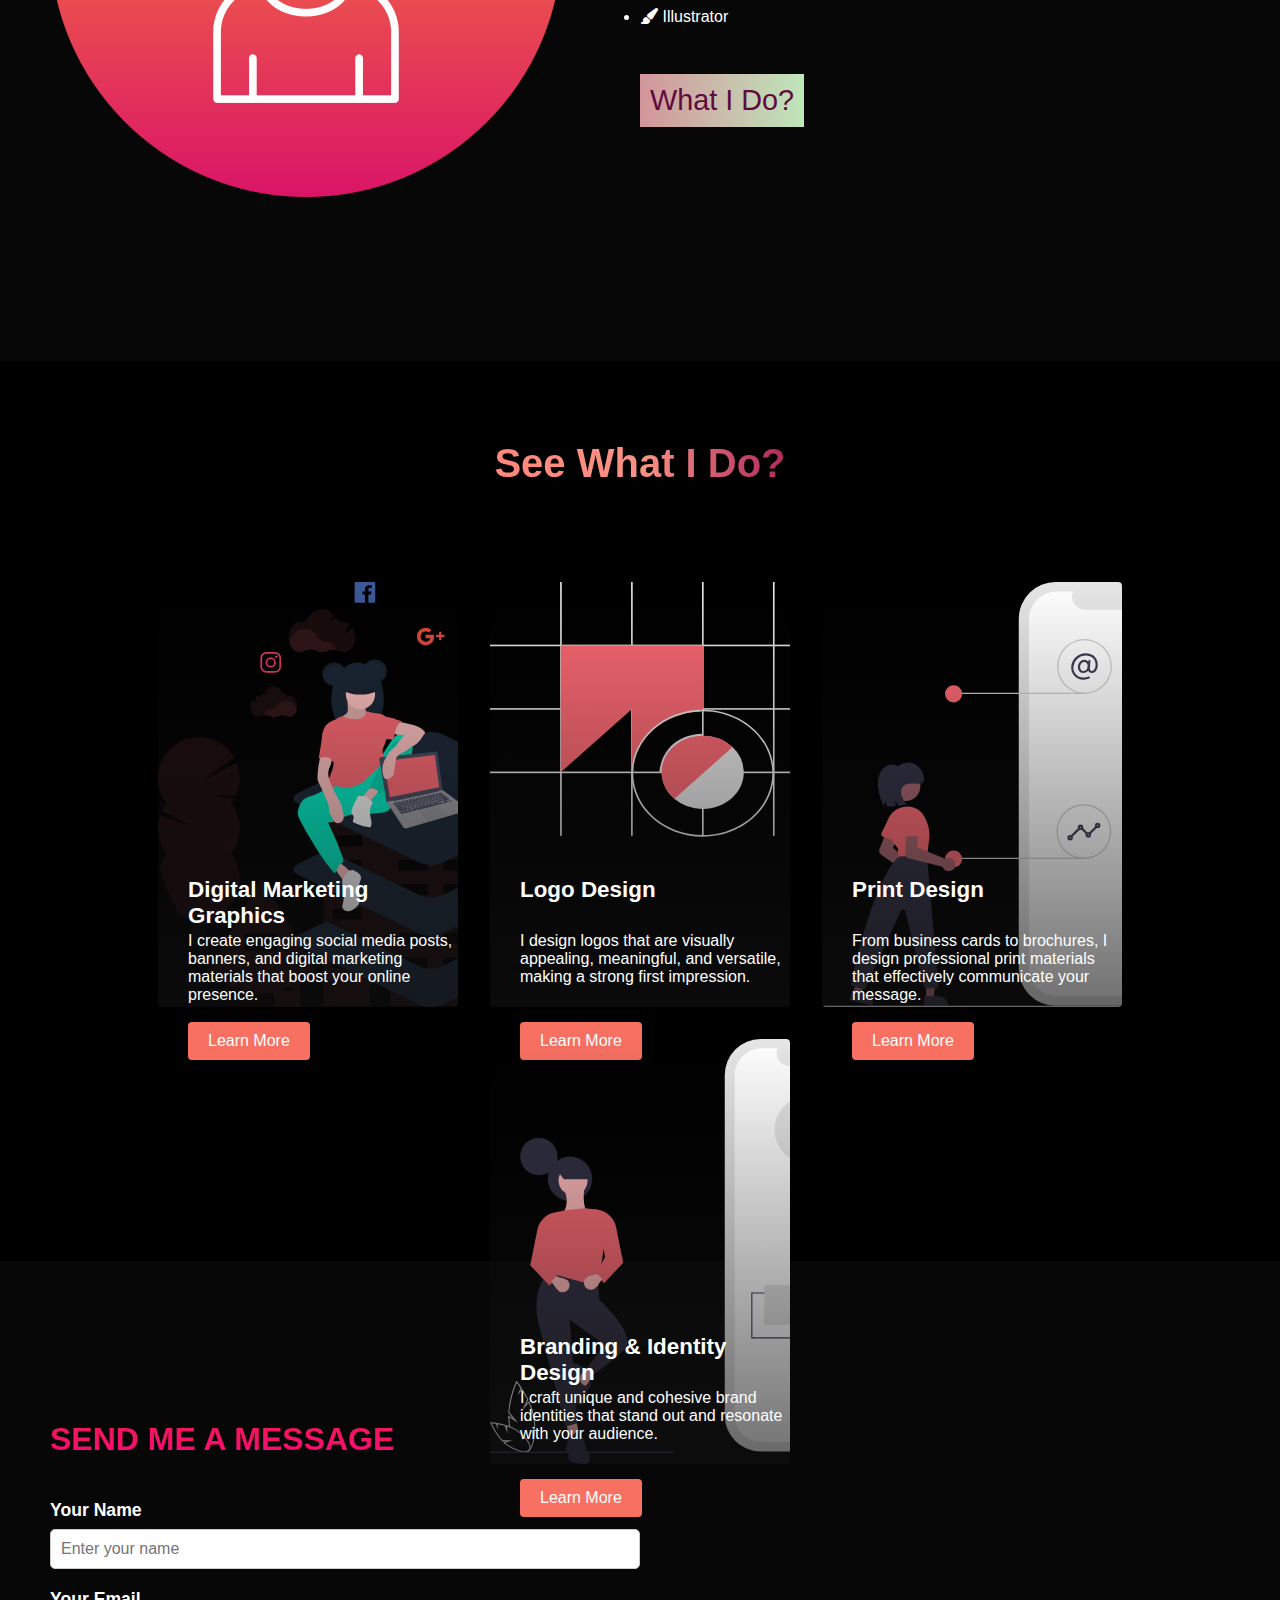
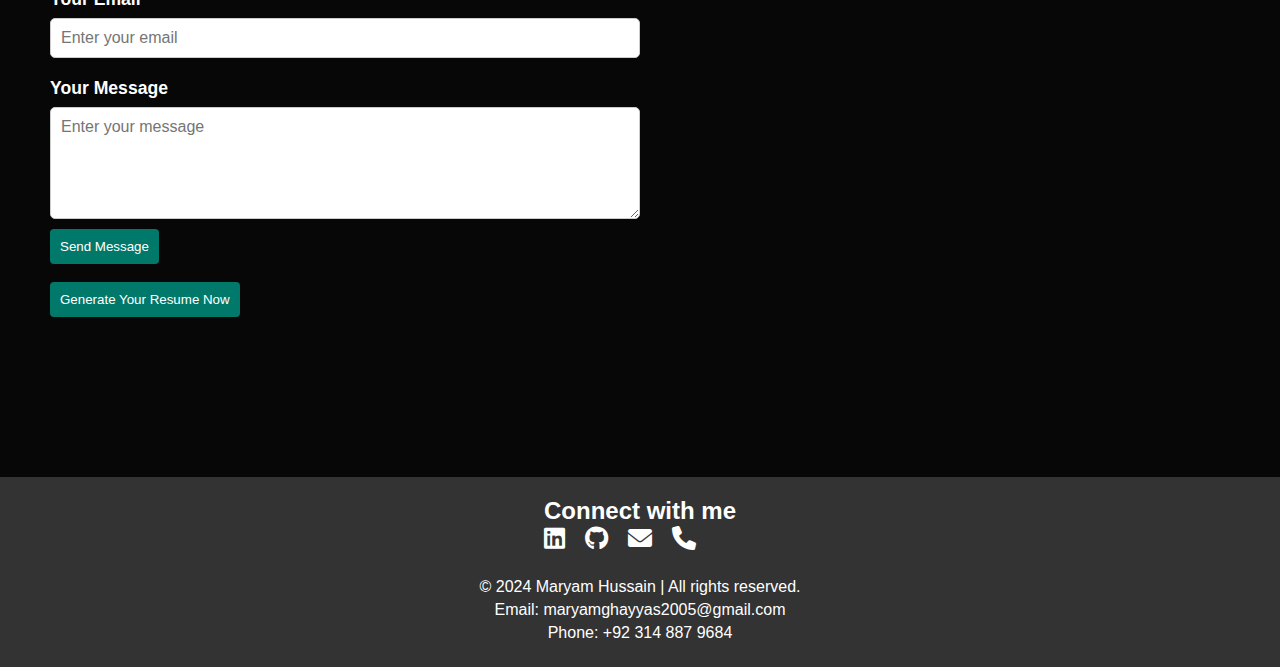
==== commit a2009eeb: "did some changes" ====
--- a/index.html
+++ b/index.html
@@ -22,7 +22,7 @@
                     <li class="navbar__item">
 <a href="#home" id="home-page" class="navbar__links">Home</a>
 </li>
-<li class="navbar__item">
+
                     <li class="navbar__item">
                          <a href="#education" class="navbar__links" id="education-page">Education</a>
                     </li>
@@ -96,7 +96,7 @@
       <div class="main" id="education">
           <div class="main__container">
                <div class="main__img--container">
-                    <img src="" alt="pic">
+                    <img src="assets/stationery_17777942.png" alt="pic">
                </div>
                <div class="main__content">
                     
@@ -123,7 +123,7 @@
       <div class="main" id="skills">
           <div class="main__container">
                <div class="main__img--container">
-                    <img src="" alt="">
+                    <img src="assets/decision-marker_17654277.png" alt="">
                </div>
                <div class="main__content">
                     <!--<h2>Skills</h2>-->
--- a/main.css
+++ b/main.css
@@ -111,7 +111,7 @@
     display: flex;
     flex-direction: column;
     align-items: center;
-    justify-content: flex-start;
+    justify-content: space-between;
     margin: 0;
     padding: 0;
     width: 100%;
@@ -293,12 +293,12 @@
   -moz-text-fill-color: transparent;
   text-transform: uppercase;
   display: flex;
-  align-items: center;
+  align-items: start;
   cursor: pointer;
   text-decoration: none;
   font-size: 2rem;
   margin-bottom: 32px;
-justify-content: center;
+  justify-content: left;
 }
 
 .main__content h2 {
@@ -374,7 +374,7 @@
 }
 
 /* mobileresponsive */
-@media screen and (max-width:1100px) {
+@media screen and (max-width: 1100px) {
   .main__container {
     display: grid;
     grid-template-columns: auto;
@@ -388,29 +388,29 @@
   .main__content {
     text-align: center;
     margin-bottom: 4rem;
-
   }
   .main__content h1 {
-justify-content: center;
+    justify-content: center;
     text-align: center;
     font-size: 2.5rem;
     margin-top: 2rem;
   }
   .main__content h2 {
     font-size: 3rem;
-text-align: center;
-
-  }
+    text-align: center;
+  }
+
   .main__content p {
-text-align: center;
- margin-top: 1rem;
-font-size: 1.5rem;
-position: relative;
-  }
-.main__btn{
-position: relative;}
-}
-@media screen and (max-width:480px) {
+    text-align: start;
+    margin-top: 1rem;
+    font-size: 1.5rem;
+    position: relative;
+  }
+  .main__btn {
+    position: relative;
+  }
+}
+@media screen and (max-width: 480px) {
   #main__img--container {
     width: 10px;
     height: 10px;
@@ -425,6 +425,7 @@
   }
   .main__content p {
     margin-top: 2rem;
+    text-align: left;
   }
   .main__btn {
     margin: 2rem 0;
@@ -571,7 +572,6 @@
 }
 
 @media screen and (max-width: 960px) {
-
   .services {
     height: auto;
   }
@@ -579,11 +579,9 @@
     font-size: 2rem;
     margin-top: 12rem;
   }
-
 }
 
 @media screen and (max-width: 480px) {
-
   .services {
     height: auto;
   }
@@ -651,173 +649,172 @@
       flex-direction: column;
       gap: 15px;
     }
- }
-    .footer__social-links {
-      gap: 10px;
-    }
-
-    .footer__social-links li a {
-      font-size: 20px;
-    }
-
-    .footer__info p {
-      font-size: 14px;
-    }
-  }
-
-  @media (max-width: 480px) {
-    .footer__social-links li a {
-      font-size: 18px;
-    }
-
-    .footer__info p {
-      font-size: 12px;
-    }
-  }
-
-  .service-page {
-    text-align: center;
-    max-width: 1700px;
-    background-color: #cbe1ff;
-    padding: 100px 50px;
-  }
-
-  .image-gallery {
-    display: flex;
-    justify-content: space-around;
-    flex-wrap: wrap;
-    margin-top: 20px;
-  }
-
-  .image-container {
-    width: 30%;
-    margin: 10px;
-    position: relative;
-    transition: transform 0.3s ease-in-out;
-  }
-
-  .image-container:hover {
-    transform: scale(1.1);
-  }
-
-  .image-container img {
-    width: 100%;
-    height: auto;
-    border-radius: 10px;
-    box-shadow: 0 4px 8px rgba(0, 0, 0, 0.1);
-  }
-
-  @keyframes fadeIn {
-    0% {
-      opacity: 0;
-      transform: translateY(30px);
-    }
-    100% {
-      opacity: 1;
-      transform: translateY(0);
-    }
-  }
-
-  .image-container {
-    animation: fadeIn 0.6s ease-in-out;
-  }
-
-  .contact-form {
-    display: flex;
-    flex-direction: column;
-    gap: 15px;
-    max-width: 600px;
-    margin: 0 auto;
-  }
-
-  .form-group {
-    display: flex;
-    flex-direction: column;
-    text-align: left;
-  }
-
-  .form-group label {
-    margin-bottom: 8px;
-    font-weight: bold;
-    font-size: 1.1em;
-  }
-
-  .form-group input,
-  .form-group textarea {
-    padding: 10px;
-    border: 1px solid #ccc;
-    border-radius: 5px;
-    font-size: 1em;
-    width: 100%;
-  }
-
-  .form-group input:focus,
-  .form-group textarea:focus {
-    outline: none;
-    border-color: #00796b;
-    box-shadow: 0 0 5px rgba(0, 121, 107, 0.5);
-  }
-
-  .resume-generator {
-    max-width: 800px;
-    margin: 0 auto;
-    padding: 20px;
-    border: 1px solid #cccccc;
-    border-radius: 5px;
-  }
-
-  h1 {
-    text-align: center;
-  }
-
-  form {
-    display: flex;
-    flex-direction: column;
-  }
-
-  label {
-    margin: 10px 0 5px;
-    align-self: self-start;
-  }
-
-  input,
-  textarea {
-    margin-bottom: 10px;
-    padding: 8px;
-    border: 1px solid #110e0e;
-    border-radius: 4px;
-  }
-
-  button {
-    padding: 10px;
-    background-color: #00796b;
-    color: white;
-    border: none;
-    border-radius: 4px;
-    cursor: pointer;
-  }
-
-  button:hover {
-    background-color: #004d40;
-  }
-
-  .resume-output {
-    margin-top: 20px;
-    color: #833ab4;
-    align-items: center;
-    text-align: center;
-  }
-  .resume-output h2 {
-    font-size: 5rem;
-    font-weight: 200px;
-    color: #6b6b83;
-  }
-
-  #resume-content {
-    font-size: 3rem;
-  }
-
-  .resume-output {
-    animation: fadeIn 0.5s ease-in;
-  }
-
+  }
+  .footer__social-links {
+    gap: 10px;
+  }
+
+  .footer__social-links li a {
+    font-size: 20px;
+  }
+
+  .footer__info p {
+    font-size: 14px;
+  }
+}
+
+@media (max-width: 480px) {
+  .footer__social-links li a {
+    font-size: 18px;
+  }
+
+  .footer__info p {
+    font-size: 12px;
+  }
+}
+
+.service-page {
+  text-align: center;
+  max-width: 1700px;
+  background-color: #cbe1ff;
+  padding: 100px 50px;
+}
+
+.image-gallery {
+  display: flex;
+  justify-content: space-around;
+  flex-wrap: wrap;
+  margin-top: 20px;
+}
+
+.image-container {
+  width: 30%;
+  margin: 10px;
+  position: relative;
+  transition: transform 0.3s ease-in-out;
+}
+
+.image-container:hover {
+  transform: scale(1.1);
+}
+
+.image-container img {
+  width: 100%;
+  height: auto;
+  border-radius: 10px;
+  box-shadow: 0 4px 8px rgba(0, 0, 0, 0.1);
+}
+
+@keyframes fadeIn {
+  0% {
+    opacity: 0;
+    transform: translateY(30px);
+  }
+  100% {
+    opacity: 1;
+    transform: translateY(0);
+  }
+}
+
+.image-container {
+  animation: fadeIn 0.6s ease-in-out;
+}
+
+.contact-form {
+  display: flex;
+  flex-direction: column;
+  gap: 15px;
+  max-width: 600px;
+  margin: 0 auto;
+}
+
+.form-group {
+  display: flex;
+  flex-direction: column;
+  text-align: left;
+}
+
+.form-group label {
+  margin-bottom: 8px;
+  font-weight: bold;
+  font-size: 1.1em;
+}
+
+.form-group input,
+.form-group textarea {
+  padding: 10px;
+  border: 1px solid #ccc;
+  border-radius: 5px;
+  font-size: 1em;
+  width: 100%;
+}
+
+.form-group input:focus,
+.form-group textarea:focus {
+  outline: none;
+  border-color: #00796b;
+  box-shadow: 0 0 5px rgba(0, 121, 107, 0.5);
+}
+
+.resume-generator {
+  max-width: 800px;
+  margin: 0 auto;
+  padding: 20px;
+  border: 1px solid #cccccc;
+  border-radius: 5px;
+}
+
+h1 {
+  text-align: center;
+}
+
+form {
+  display: flex;
+  flex-direction: column;
+}
+
+label {
+  margin: 10px 0 5px;
+  align-self: self-start;
+}
+
+input,
+textarea {
+  margin-bottom: 10px;
+  padding: 8px;
+  border: 1px solid #110e0e;
+  border-radius: 4px;
+}
+
+button {
+  padding: 10px;
+  background-color: #00796b;
+  color: white;
+  border: none;
+  border-radius: 4px;
+  cursor: pointer;
+}
+
+button:hover {
+  background-color: #004d40;
+}
+
+.resume-output {
+  margin-top: 20px;
+  color: #833ab4;
+  align-items: center;
+  text-align: center;
+}
+.resume-output h2 {
+  font-size: 5rem;
+  font-weight: 200px;
+  color: #6b6b83;
+}
+
+#resume-content {
+  font-size: 3rem;
+}
+
+.resume-output {
+  animation: fadeIn 0.5s ease-in;
+}
